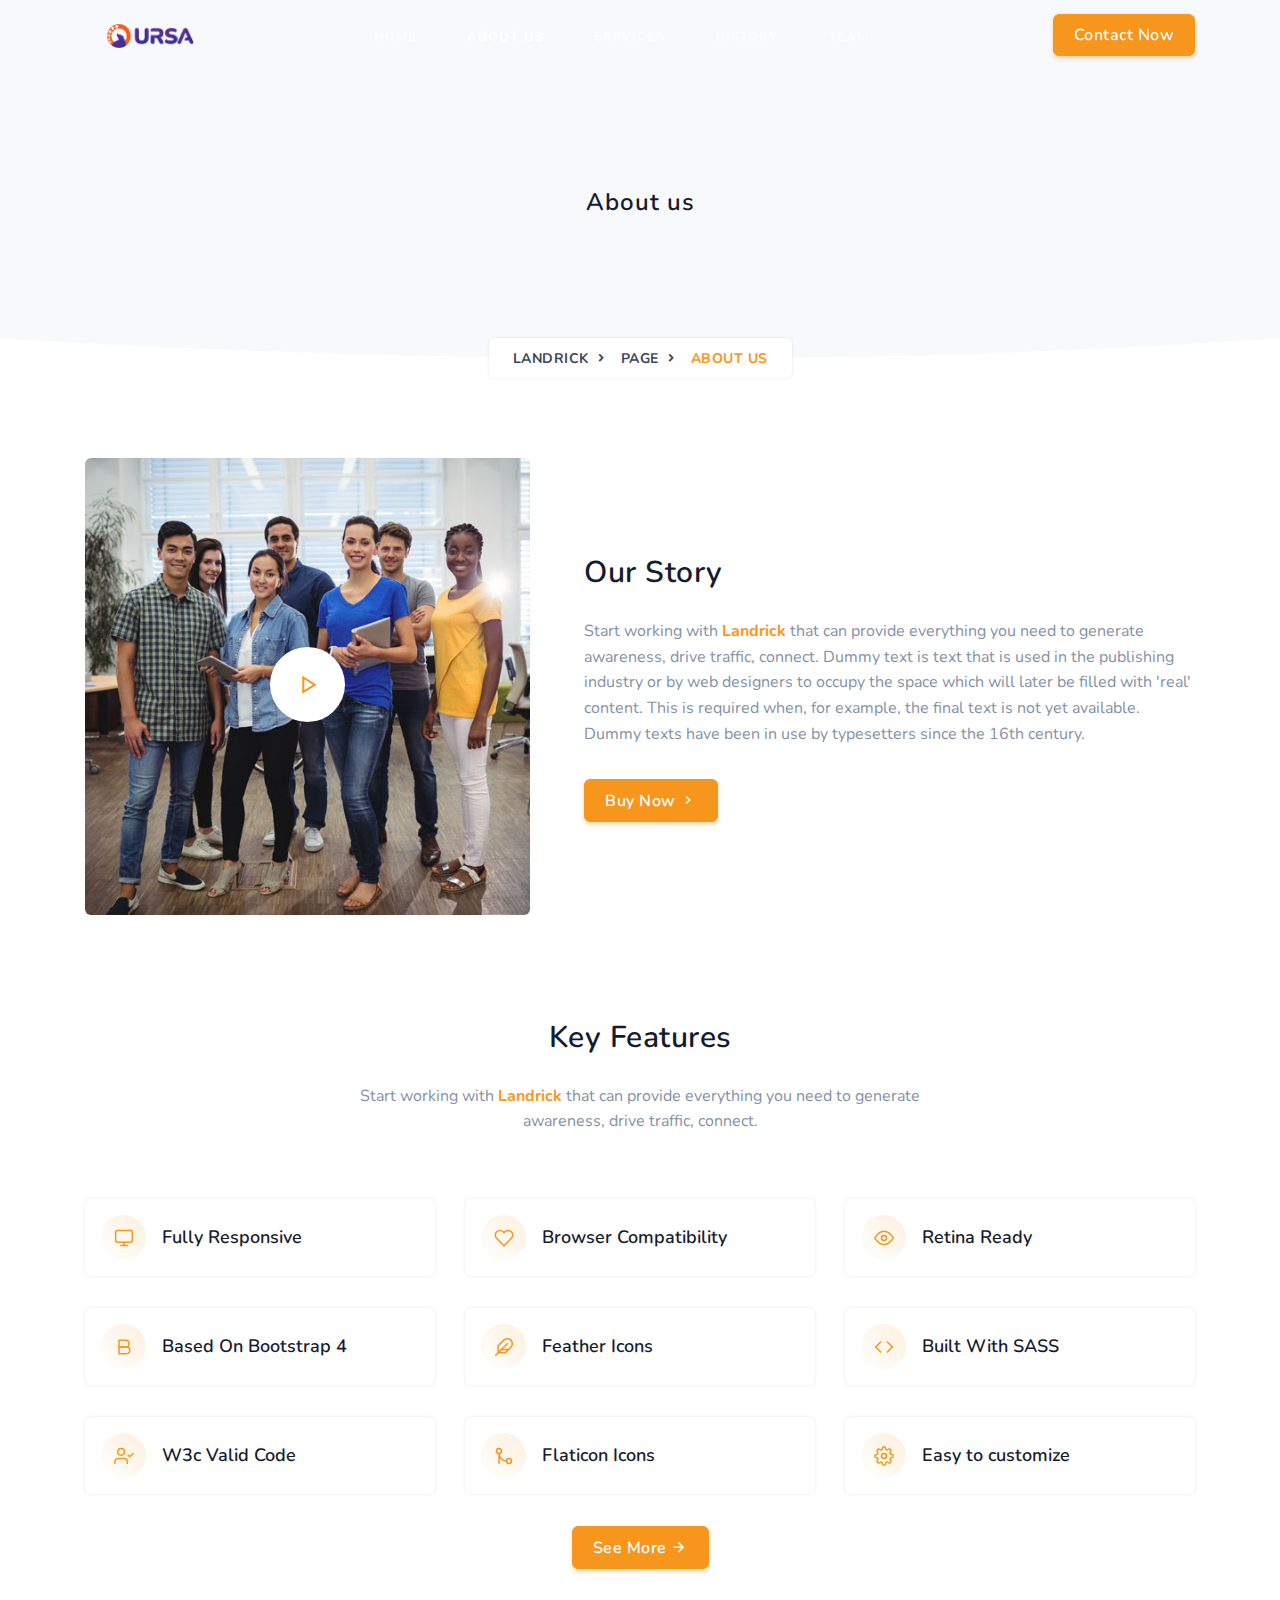
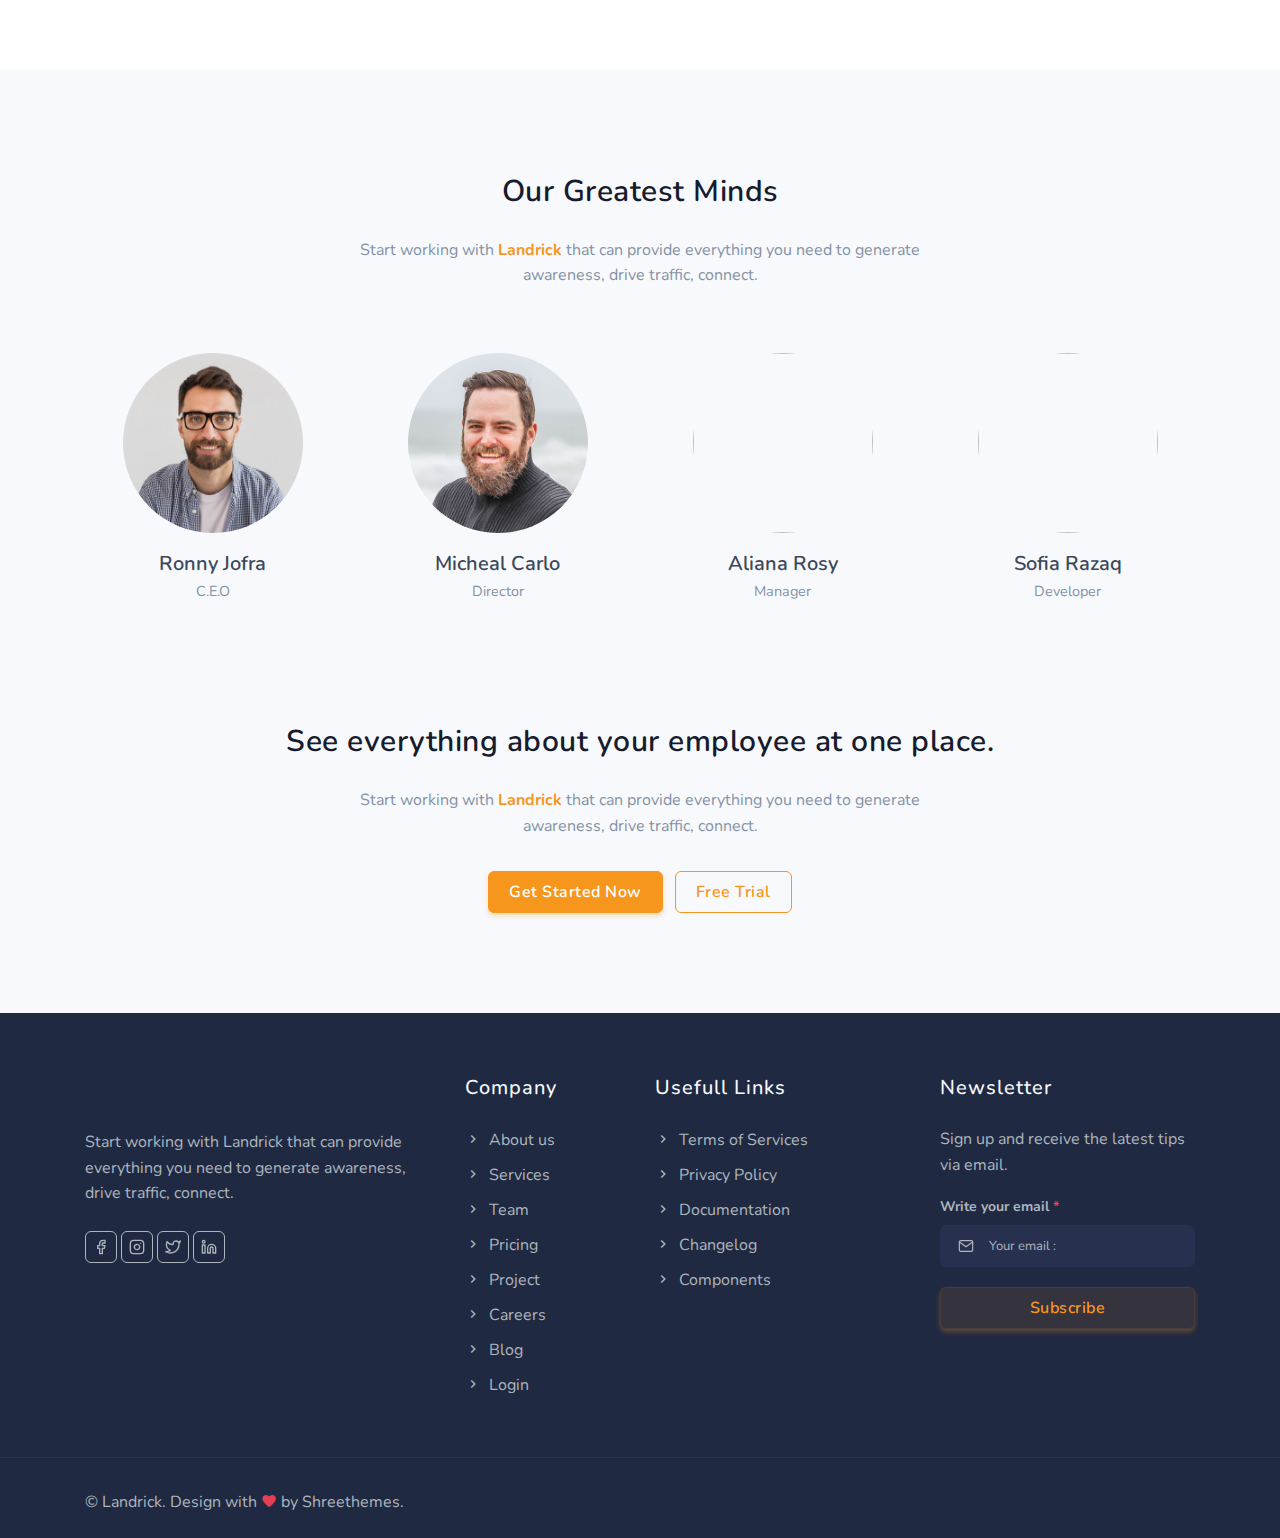
==== page-aboutus.html @ 6b96b5ea "abc" ====
<!DOCTYPE html>
    <html lang="en">

    <head>
        <meta charset="utf-8" />
        <title>URSA - SAY IT, DO IT</title>
        <meta name="viewport" content="width=device-width, initial-scale=1.0">
        <meta name="description" content="The Best IT Solution Company" />
        <meta name="keywords" content="URSA, IT Solution, Web Development, Company, Say it, Do it" />
        <meta name="author" content="Hieu Do" />
        <meta name="email" content="hieu250192@gmail.com" />
        <meta name="website" content="https://ursa.vn" />
        <meta name="Version" content="v1.1" />
        <!-- favicon -->
        <link rel="shortcut icon" href="images/favicon.ico">
        <!-- Bootstrap -->
        <link href="css/bootstrap.min.css" rel="stylesheet" type="text/css" />
        <!-- Icons -->
        <link href="css/materialdesignicons.min.css" rel="stylesheet" type="text/css" />
        <link rel="stylesheet" href="https://unicons.iconscout.com/release/v3.0.3/css/line.css">
        <!-- Main Css -->
        <link href="css/style.css" rel="stylesheet" type="text/css" id="theme-opt" />
        <link href="css/colors/yellow.css" rel="stylesheet" id="color-opt">

    </head>

    <body>
        <!-- Loader -->
        <!-- <div id="preloader">
            <div id="status">
                <div class="spinner">
                    <div class="double-bounce1"></div>
                    <div class="double-bounce2"></div>
                </div>
            </div>
        </div> -->
        <!-- Loader -->
        
        <!-- Navbar STart -->
        <header id="topnav" class="defaultscroll sticky">
            <div class="container">
                <!-- Logo container-->
                <div>
                    <a class="logo" href="index.html">
                        <img src="images/logo-dark.png" height="24" alt="">
                    </a>
                </div>                 
                <div class="buy-button">
                    <a href="page-aboutus.html" target="_blank" class="btn btn-primary">Contact Now</a>
                </div><!--end login button-->
                <!-- End Logo container-->
                <div class="menu-extras">
                    <div class="menu-item">
                        <!-- Mobile menu toggle-->
                        <a class="navbar-toggle">
                            <div class="lines">
                                <span></span>
                                <span></span>
                                <span></span>
                            </div>
                        </a>
                        <!-- End mobile menu toggle-->
                    </div>
                </div>

                <div id="navigation">
                    <!-- Navigation Menu-->
                    <ul class="navigation-menu nav-light">
                        <li><a href="index.html">Home</a></li>
                        <li><a href="page-aboutus.html"> About Us</a></li>
                        <li><a href="page-services.html">Services</a></li>
                        <li><a href="page-history.html">History </a></li>
                        <li><a href="page-team.html"> Team</a></li>
                    </ul><!--end navigation menu-->
                </div><!--end navigation-->
            </div><!--end container-->
        </header><!--end header-->
        <!-- Navbar End -->
        
        <!-- Hero Start -->
        <section class="bg-half bg-light d-table w-100">
            <div class="container">
                <div class="row justify-content-center">
                    <div class="col-lg-12 text-center">
                        <div class="page-next-level">
                            <h4 class="title"> About us </h4>
                            <div class="page-next">
                                <nav aria-label="breadcrumb" class="d-inline-block">
                                    <ul class="breadcrumb bg-white rounded shadow mb-0">
                                        <li class="breadcrumb-item"><a href="index.html">Landrick</a></li>
                                        <li class="breadcrumb-item"><a href="#">Page</a></li>
                                        <li class="breadcrumb-item active" aria-current="page">About Us</li>
                                    </ul>
                                </nav>
                            </div>
                        </div>
                    </div>  <!--end col-->
                </div><!--end row-->
            </div> <!--end container-->
        </section><!--end section-->
        <!-- Hero End -->

        <!-- Shape Start -->
        <div class="position-relative">
            <div class="shape overflow-hidden text-white">
                <svg viewBox="0 0 2880 48" fill="none" xmlns="http://www.w3.org/2000/svg">
                    <path d="M0 48H1437.5H2880V0H2160C1442.5 52 720 0 720 0H0V48Z" fill="currentColor"></path>
                </svg>
            </div>
        </div>
        <!--Shape End-->

        <!-- About Start -->
        <section class="section">
            <div class="container">
                <div class="row align-items-center">
                    <div class="col-lg-5 col-md-5 mt-4 pt-2 mt-sm-0 pt-sm-0">
                        <div class="position-relative">
                            <img src="images/company/about.jpg" class="rounded img-fluid mx-auto d-block" alt="">
                            <div class="play-icon">
                                <a href="http://vimeo.com/287684225" class="play-btn video-play-icon">
                                    <i class="mdi mdi-play text-primary rounded-circle bg-white shadow"></i>
                                </a>
                            </div>
                        </div>
                    </div><!--end col-->

                    <div class="col-lg-7 col-md-7 mt-4 pt-2 mt-sm-0 pt-sm-0">
                        <div class="section-title ml-lg-4">
                            <h4 class="title mb-4">Our Story</h4>
                            <p class="text-muted">Start working with <span class="text-primary font-weight-bold">Landrick</span> that can provide everything you need to generate awareness, drive traffic, connect. Dummy text is text that is used in the publishing industry or by web designers to occupy the space which will later be filled with 'real' content. This is required when, for example, the final text is not yet available. Dummy texts have been in use by typesetters since the 16th century.</p>
                            <a href="javascript:void(0)" class="btn btn-primary mt-3">Buy Now <i class="mdi mdi-chevron-right"></i></a>
                        </div>
                    </div><!--end col-->
                </div><!--end row-->
            </div><!--end container-->

            <div class="container mt-100 mt-60">
                <div class="row justify-content-center">
                    <div class="col-12 text-center">
                        <div class="section-title mb-4 pb-2">
                            <h4 class="title mb-4">Key Features</h4>
                            <p class="text-muted para-desc mx-auto mb-0">Start working with <span class="text-primary font-weight-bold">Landrick</span> that can provide everything you need to generate awareness, drive traffic, connect.</p>
                        </div>
                    </div><!--end col-->
                </div><!--end row-->

                <div class="row">
                    <div class="col-lg-4 col-md-6 mt-4 pt-2">
                        <div class="media key-feature align-items-center p-3 rounded shadow">
                            <div class="icon text-center rounded-circle mr-3">
                                <i data-feather="monitor" class="fea icon-ex-md text-primary"></i>
                            </div>
                            <div class="media-body">
                                <h4 class="title mb-0">Fully Responsive</h4>
                            </div>
                        </div>
                    </div><!--end col-->
                    
                    <div class="col-lg-4 col-md-6 mt-4 pt-2">
                        <div class="media key-feature align-items-center p-3 rounded shadow">
                            <div class="icon text-center rounded-circle mr-3">
                                <i data-feather="heart" class="fea icon-ex-md text-primary"></i>
                            </div>
                            <div class="media-body">
                                <h4 class="title mb-0">Browser Compatibility</h4>
                            </div>
                        </div>
                    </div><!--end col-->
                    
                    <div class="col-lg-4 col-md-6 mt-4 pt-2">
                        <div class="media key-feature align-items-center p-3 rounded shadow">
                            <div class="icon text-center rounded-circle mr-3">
                                <i data-feather="eye" class="fea icon-ex-md text-primary"></i>
                            </div>
                            <div class="media-body">
                                <h4 class="title mb-0">Retina Ready</h4>
                            </div>
                        </div>
                    </div><!--end col-->
                    
                    <div class="col-lg-4 col-md-6 mt-4 pt-2">
                        <div class="media key-feature align-items-center p-3 rounded shadow">
                            <div class="icon text-center rounded-circle mr-3">
                                <i data-feather="bold" class="fea icon-ex-md text-primary"></i>
                            </div>
                            <div class="media-body">
                                <h4 class="title mb-0">Based On Bootstrap 4</h4>
                            </div>
                        </div>
                    </div><!--end col-->
                    
                    <div class="col-lg-4 col-md-6 mt-4 pt-2">
                        <div class="media key-feature align-items-center p-3 rounded shadow">
                            <div class="icon text-center rounded-circle mr-3">
                                <i data-feather="feather" class="fea icon-ex-md text-primary"></i>
                            </div>
                            <div class="media-body">
                                <h4 class="title mb-0">Feather Icons</h4>
                            </div>
                        </div>
                    </div><!--end col-->
                    
                    <div class="col-lg-4 col-md-6 mt-4 pt-2">
                        <div class="media key-feature align-items-center p-3 rounded shadow">
                            <div class="icon text-center rounded-circle mr-3">
                                <i data-feather="code" class="fea icon-ex-md text-primary"></i>
                            </div>
                            <div class="media-body">
                                <h4 class="title mb-0">Built With SASS</h4>
                            </div>
                        </div>
                    </div><!--end col-->
                    
                    <div class="col-lg-4 col-md-6 mt-4 pt-2">
                        <div class="media key-feature align-items-center p-3 rounded shadow">
                            <div class="icon text-center rounded-circle mr-3">
                                <i data-feather="user-check" class="fea icon-ex-md text-primary"></i>
                            </div>
                            <div class="media-body">
                                <h4 class="title mb-0">W3c Valid Code</h4>
                            </div>
                        </div>
                    </div><!--end col-->
                    
                    <div class="col-lg-4 col-md-6 mt-4 pt-2">
                        <div class="media key-feature align-items-center p-3 rounded shadow">
                            <div class="icon text-center rounded-circle mr-3">
                                <i data-feather="git-merge" class="fea icon-ex-md text-primary"></i>
                            </div>
                            <div class="media-body">
                                <h4 class="title mb-0">Flaticon Icons</h4>
                            </div>
                        </div>
                    </div><!--end col-->
                    
                    <div class="col-lg-4 col-md-6 mt-4 pt-2">
                        <div class="media key-feature align-items-center p-3 rounded shadow">
                            <div class="icon text-center rounded-circle mr-3">
                                <i data-feather="settings" class="fea icon-ex-md text-primary"></i>
                            </div>
                            <div class="media-body">
                                <h4 class="title mb-0">Easy to customize</h4>
                            </div>
                        </div>
                    </div><!--end col-->
                    
                    <div class="col-12 mt-4 pt-2 text-center">
                        <a href="javascript:void(0)" class="btn btn-primary">See More <i class="mdi mdi-arrow-right"></i></a>
                    </div><!--end col-->
                </div><!--end row-->
            </div><!--end container-->
        </section><!--end section-->
        <!-- About End -->

        <!-- Team Start -->
        <section class="section bg-light">
            <div class="container">
                <div class="row">
                    <div class="col-12 text-center">
                        <div class="section-title mb-4 pb-2">
                            <h4 class="title mb-4">Our Greatest Minds</h4>
                            <p class="text-muted para-desc mx-auto mb-0">Start working with <span class="text-primary font-weight-bold">Landrick</span> that can provide everything you need to generate awareness, drive traffic, connect.</p>
                        </div>
                    </div><!--end col-->
                </div><!--end row-->

                <div class="row">
                    <div class="col-lg-3 col-md-6 mt-4 pt-2">
                        <div class="card team text-center bg-transparent border-0">
                            <div class="card-body p-0">
                                <div class="position-relative">
                                    <img src="images/client/01.jpg" class="img-fluid avatar avatar-ex-large rounded-circle" alt="">
                                    <ul class="list-unstyled social-icon team-icon mb-0 mt-4">
                                        <li class="list-inline-item"><a href="javascript:void(0)" class="rounded"><i data-feather="facebook" class="fea icon-sm fea-social"></i></a></li>
                                        <li class="list-inline-item"><a href="javascript:void(0)" class="rounded"><i data-feather="instagram" class="fea icon-sm fea-social"></i></a></li>
                                        <li class="list-inline-item"><a href="javascript:void(0)" class="rounded"><i data-feather="twitter" class="fea icon-sm fea-social"></i></a></li>
                                        <li class="list-inline-item"><a href="javascript:void(0)" class="rounded"><i data-feather="linkedin" class="fea icon-sm fea-social"></i></a></li>
                                    </ul><!--end icon-->
                                </div>
                                <div class="content pt-3 pb-3">
                                    <h5 class="mb-0"><a href="javascript:void(0)" class="name text-dark">Ronny Jofra</a></h5>
                                    <small class="designation text-muted">C.E.O</small>
                                </div>                                
                            </div>
                        </div>
                    </div><!--end col-->

                    <div class="col-lg-3 col-md-6 mt-4 pt-2">
                        <div class="card team text-center bg-transparent border-0">
                            <div class="card-body p-0">
                                <div class="position-relative">
                                    <img src="images/client/04.jpg" class="img-fluid avatar avatar-ex-large rounded-circle" alt="">
                                    <ul class="list-unstyled social-icon team-icon mb-0 mt-4">
                                        <li class="list-inline-item"><a href="javascript:void(0)" class="rounded"><i data-feather="facebook" class="fea icon-sm fea-social"></i></a></li>
                                        <li class="list-inline-item"><a href="javascript:void(0)" class="rounded"><i data-feather="instagram" class="fea icon-sm fea-social"></i></a></li>
                                        <li class="list-inline-item"><a href="javascript:void(0)" class="rounded"><i data-feather="twitter" class="fea icon-sm fea-social"></i></a></li>
                                        <li class="list-inline-item"><a href="javascript:void(0)" class="rounded"><i data-feather="linkedin" class="fea icon-sm fea-social"></i></a></li>
                                    </ul><!--end icon-->
                                </div>
                                <div class="content pt-3 pb-3">
                                    <h5 class="mb-0"><a href="javascript:void(0)" class="name text-dark">Micheal Carlo</a></h5>
                                    <small class="designation text-muted">Director</small>
                                </div>                                
                            </div>
                        </div>
                    </div><!--end col-->
                    
                    <div class="col-lg-3 col-md-6 mt-4 pt-2">
                        <div class="card team text-center bg-transparent border-0">
                            <div class="card-body p-0">
                                <div class="position-relative">
                                    <img src="images/client/02.jpg" class="img-fluid avatar avatar-ex-large rounded-circle" alt="">
                                    <ul class="list-unstyled social-icon team-icon mb-0 mt-4">
                                        <li class="list-inline-item"><a href="javascript:void(0)" class="rounded"><i data-feather="facebook" class="fea icon-sm fea-social"></i></a></li>
                                        <li class="list-inline-item"><a href="javascript:void(0)" class="rounded"><i data-feather="instagram" class="fea icon-sm fea-social"></i></a></li>
                                        <li class="list-inline-item"><a href="javascript:void(0)" class="rounded"><i data-feather="twitter" class="fea icon-sm fea-social"></i></a></li>
                                        <li class="list-inline-item"><a href="javascript:void(0)" class="rounded"><i data-feather="linkedin" class="fea icon-sm fea-social"></i></a></li>
                                    </ul><!--end icon-->
                                </div>
                                <div class="content pt-3 pb-3">
                                    <h5 class="mb-0"><a href="javascript:void(0)" class="name text-dark">Aliana Rosy</a></h5>
                                    <small class="designation text-muted">Manager</small>
                                </div>                                
                            </div>
                        </div>
                    </div><!--end col-->
                    
                    <div class="col-lg-3 col-md-6 mt-4 pt-2">
                        <div class="card team text-center bg-transparent border-0">
                            <div class="card-body p-0">
                                <div class="position-relative">
                                    <img src="images/client/03.jpg" class="img-fluid avatar avatar-ex-large rounded-circle" alt="">
                                    <ul class="list-unstyled social-icon team-icon mb-0 mt-4">
                                        <li class="list-inline-item"><a href="javascript:void(0)" class="rounded"><i data-feather="facebook" class="fea icon-sm fea-social"></i></a></li>
                                        <li class="list-inline-item"><a href="javascript:void(0)" class="rounded"><i data-feather="instagram" class="fea icon-sm fea-social"></i></a></li>
                                        <li class="list-inline-item"><a href="javascript:void(0)" class="rounded"><i data-feather="twitter" class="fea icon-sm fea-social"></i></a></li>
                                        <li class="list-inline-item"><a href="javascript:void(0)" class="rounded"><i data-feather="linkedin" class="fea icon-sm fea-social"></i></a></li>
                                    </ul><!--end icon-->
                                </div>
                                <div class="content pt-3 pb-3">
                                    <h5 class="mb-0"><a href="javascript:void(0)" class="name text-dark">Sofia Razaq</a></h5>
                                    <small class="designation text-muted">Developer</small>
                                </div>                                
                            </div>
                        </div>
                    </div><!--end col-->
                </div><!--end row-->
            </div><!--end container-->

            <div class="container mt-100 mt-60">
                <div class="row justify-content-center">
                    <div class="col-12 text-center">
                        <div class="section-title">
                            <h4 class="title mb-4">See everything about your employee at one place.</h4>
                            <p class="text-muted para-desc mx-auto">Start working with <span class="text-primary font-weight-bold">Landrick</span> that can provide everything you need to generate awareness, drive traffic, connect.</p>
                        
                            <div class="mt-4">
                                <a href="javascript:void(0)" class="btn btn-primary mt-2 mr-2">Get Started Now</a>
                                <a href="javascript:void(0)" class="btn btn-outline-primary mt-2">Free Trial</a>
                            </div>
                        </div>
                    </div><!--end col-->
                </div><!--end row-->
            </div><!--end container-->
        </section><!--end section-->
        <!-- Team End -->

        <!-- Footer Start -->
        <footer class="footer">
            <div class="container">
                <div class="row">
                    <div class="col-lg-4 col-12 mb-0 mb-md-4 pb-0 pb-md-2">
                        <a href="#" class="logo-footer">
                            <img src="images/logo-light.png" height="24" alt="">
                        </a>
                        <p class="mt-4">Start working with Landrick that can provide everything you need to generate awareness, drive traffic, connect.</p>
                        <ul class="list-unstyled social-icon social mb-0 mt-4">
                            <li class="list-inline-item"><a href="javascript:void(0)" class="rounded"><i data-feather="facebook" class="fea icon-sm fea-social"></i></a></li>
                            <li class="list-inline-item"><a href="javascript:void(0)" class="rounded"><i data-feather="instagram" class="fea icon-sm fea-social"></i></a></li>
                            <li class="list-inline-item"><a href="javascript:void(0)" class="rounded"><i data-feather="twitter" class="fea icon-sm fea-social"></i></a></li>
                            <li class="list-inline-item"><a href="javascript:void(0)" class="rounded"><i data-feather="linkedin" class="fea icon-sm fea-social"></i></a></li>
                        </ul><!--end icon-->
                    </div><!--end col-->
                    
                    <div class="col-lg-2 col-md-4 col-12 mt-4 mt-sm-0 pt-2 pt-sm-0">
                        <h5 class="text-light footer-head">Company</h5>
                        <ul class="list-unstyled footer-list mt-4">
                            <li><a href="page-aboutus.html" class="text-foot"><i class="mdi mdi-chevron-right mr-1"></i> About us</a></li>
                            <li><a href="page-services.html" class="text-foot"><i class="mdi mdi-chevron-right mr-1"></i> Services</a></li>
                            <li><a href="page-team.html" class="text-foot"><i class="mdi mdi-chevron-right mr-1"></i> Team</a></li>
                            <li><a href="page-pricing.html" class="text-foot"><i class="mdi mdi-chevron-right mr-1"></i> Pricing</a></li>
                            <li><a href="page-portfolio-modern.html" class="text-foot"><i class="mdi mdi-chevron-right mr-1"></i> Project</a></li>
                            <li><a href="page-jobs.html" class="text-foot"><i class="mdi mdi-chevron-right mr-1"></i> Careers</a></li>
                            <li><a href="page-blog-grid.html" class="text-foot"><i class="mdi mdi-chevron-right mr-1"></i> Blog</a></li>
                            <li><a href="auth-cover-login.html" class="text-foot"><i class="mdi mdi-chevron-right mr-1"></i> Login</a></li>
                        </ul>
                    </div><!--end col-->
                    
                    <div class="col-lg-3 col-md-4 col-12 mt-4 mt-sm-0 pt-2 pt-sm-0">
                        <h5 class="text-light footer-head">Usefull Links</h5>
                        <ul class="list-unstyled footer-list mt-4">
                            <li><a href="page-terms.html" class="text-foot"><i class="mdi mdi-chevron-right mr-1"></i> Terms of Services</a></li>
                            <li><a href="page-privacy.html" class="text-foot"><i class="mdi mdi-chevron-right mr-1"></i> Privacy Policy</a></li>
                            <li><a href="documentation.html" class="text-foot"><i class="mdi mdi-chevron-right mr-1"></i> Documentation</a></li>
                            <li><a href="changelog.html" class="text-foot"><i class="mdi mdi-chevron-right mr-1"></i> Changelog</a></li>
                            <li><a href="components.html" class="text-foot"><i class="mdi mdi-chevron-right mr-1"></i> Components</a></li>
                        </ul>
                    </div><!--end col-->

                    <div class="col-lg-3 col-md-4 col-12 mt-4 mt-sm-0 pt-2 pt-sm-0">
                        <h5 class="text-light footer-head">Newsletter</h5>
                        <p class="mt-4">Sign up and receive the latest tips via email.</p>
                        <form>
                            <div class="row">
                                <div class="col-lg-12">
                                    <div class="foot-subscribe form-group">
                                        <label>Write your email <span class="text-danger">*</span></label>
                                        <div class="position-relative">
                                            <i data-feather="mail" class="fea icon-sm icons"></i>
                                            <input type="email" name="email" id="emailsubscribe" class="form-control pl-5 rounded" placeholder="Your email : " required>
                                        </div>
                                    </div>
                                </div>
                                <div class="col-lg-12">
                                    <input type="submit" id="submitsubscribe" name="send" class="btn btn-soft-primary btn-block" value="Subscribe">
                                </div>
                            </div>
                        </form>
                    </div><!--end col-->
                </div><!--end row-->
            </div><!--end container-->
        </footer><!--end footer-->
        <footer class="footer footer-bar">
            <div class="container text-center">
                <div class="row align-items-center">
                    <div class="col-sm-6">
                        <div class="text-sm-left">
                            <p class="mb-0">© <script>(new Date()).getFullYear()</script> Landrick. Design with <i class="mdi mdi-heart text-danger"></i> by <a href="http://shreethemes.in/" target="_blank" class="text-reset">Shreethemes</a>.</p>
                        </div>
                    </div><!--end col-->

                    <div class="col-sm-6 mt-4 mt-sm-0 pt-2 pt-sm-0">
                        <ul class="list-unstyled text-sm-right mb-0">
                            <li class="list-inline-item"><a href="javascript:void(0)"><img src="images/payments/american-ex.png" class="avatar avatar-ex-sm" title="American Express" alt=""></a></li>
                            <li class="list-inline-item"><a href="javascript:void(0)"><img src="images/payments/discover.png" class="avatar avatar-ex-sm" title="Discover" alt=""></a></li>
                            <li class="list-inline-item"><a href="javascript:void(0)"><img src="images/payments/master-card.png" class="avatar avatar-ex-sm" title="Master Card" alt=""></a></li>
                            <li class="list-inline-item"><a href="javascript:void(0)"><img src="images/payments/paypal.png" class="avatar avatar-ex-sm" title="Paypal" alt=""></a></li>
                            <li class="list-inline-item"><a href="javascript:void(0)"><img src="images/payments/visa.png" class="avatar avatar-ex-sm" title="Visa" alt=""></a></li>
                        </ul>
                    </div><!--end col-->
                </div><!--end row-->
            </div><!--end container-->
        </footer><!--end footer-->
        <!-- Footer End -->

        <!-- Back to top -->
        <a href="#" class="btn btn-icon btn-primary back-to-top"><i data-feather="arrow-up" class="icons"></i></a>
        <!-- Back to top -->

        <!-- javascript -->
        <script src="js/jquery-3.5.1.min.js"></script>
        <script src="js/bootstrap.bundle.min.js"></script>
        <script src="js/jquery.easing.min.js"></script>
        <script src="js/scrollspy.min.js"></script>
        <!-- Magnific Popup -->
        <script src="js/jquery.magnific-popup.min.js"></script>
        <script src="js/magnific.init.js"></script>
        <!-- Icons -->
        <script src="js/feather.min.js"></script>
        <script src="https://unicons.iconscout.com/release/v3.0.3/script/monochrome/bundle.js"></script>
        <!-- Main Js -->
        <script src="js/app.js"></script>
    </body>
</html>
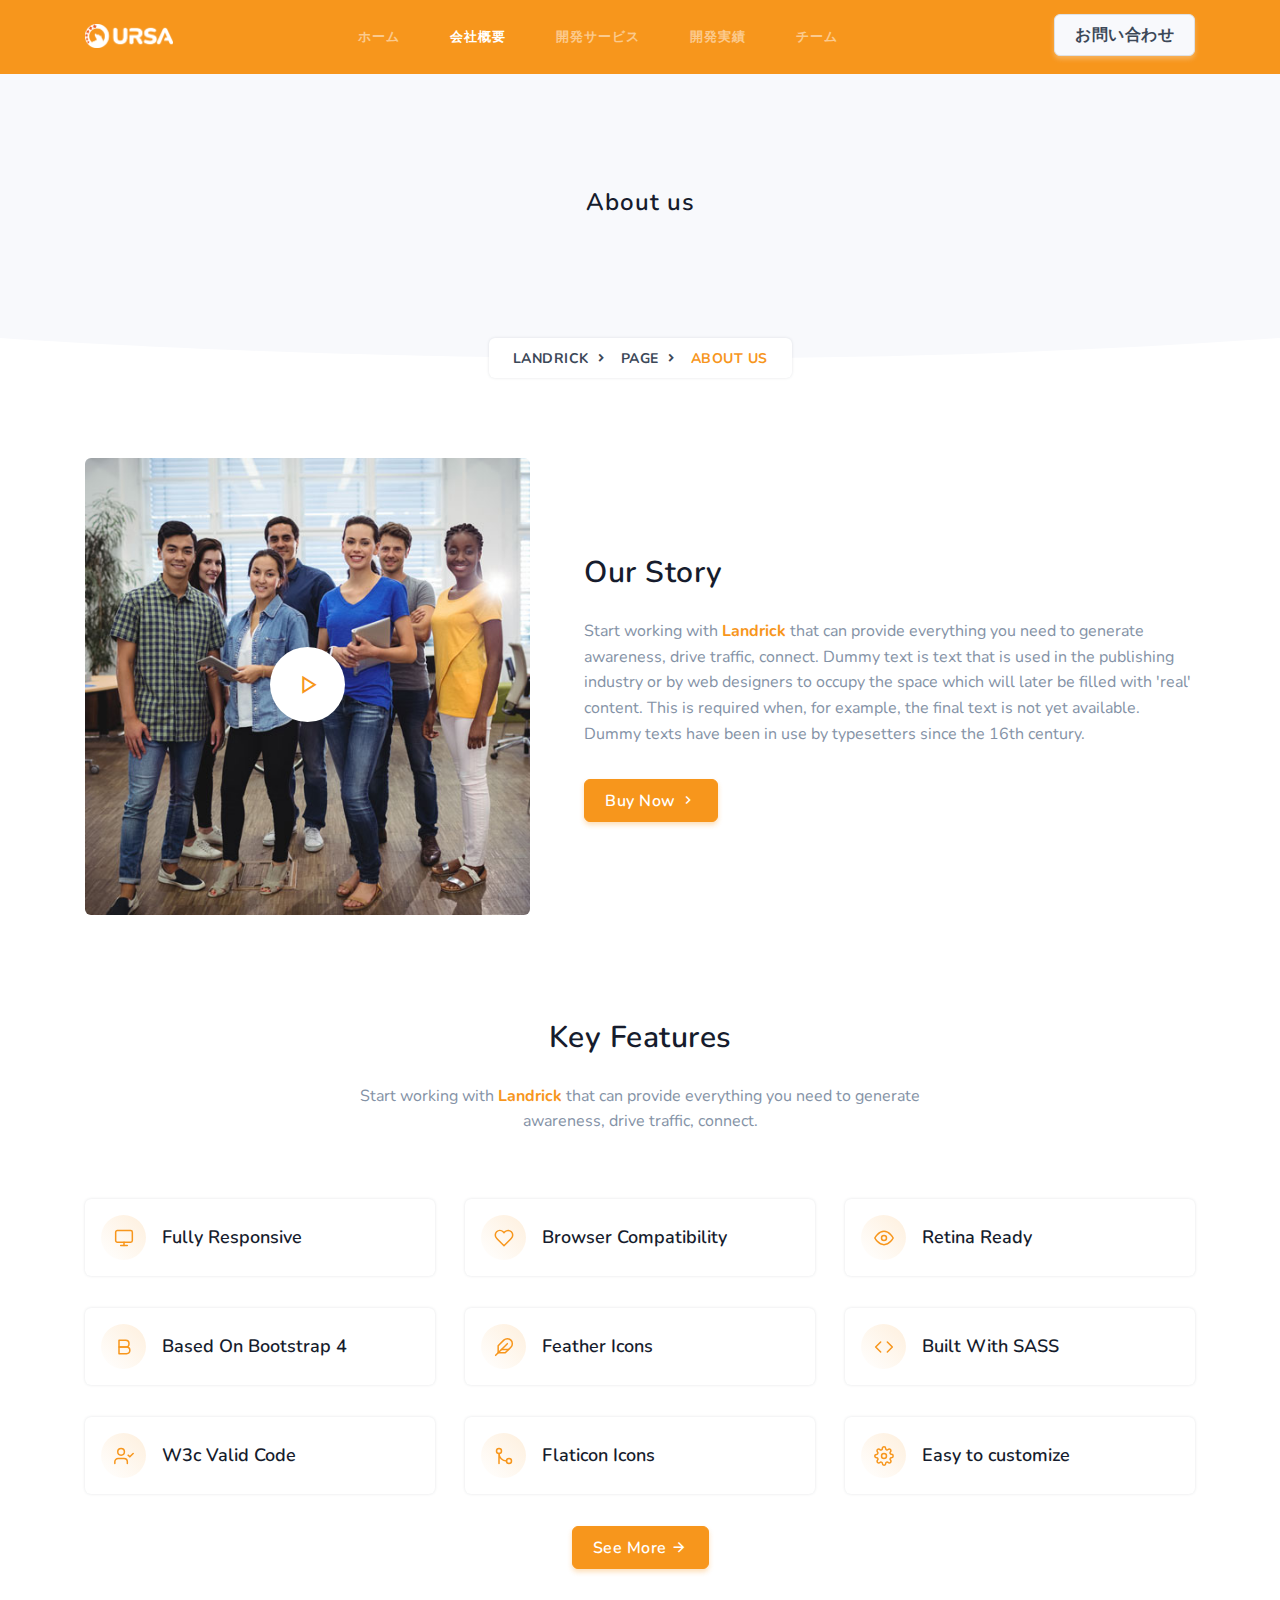
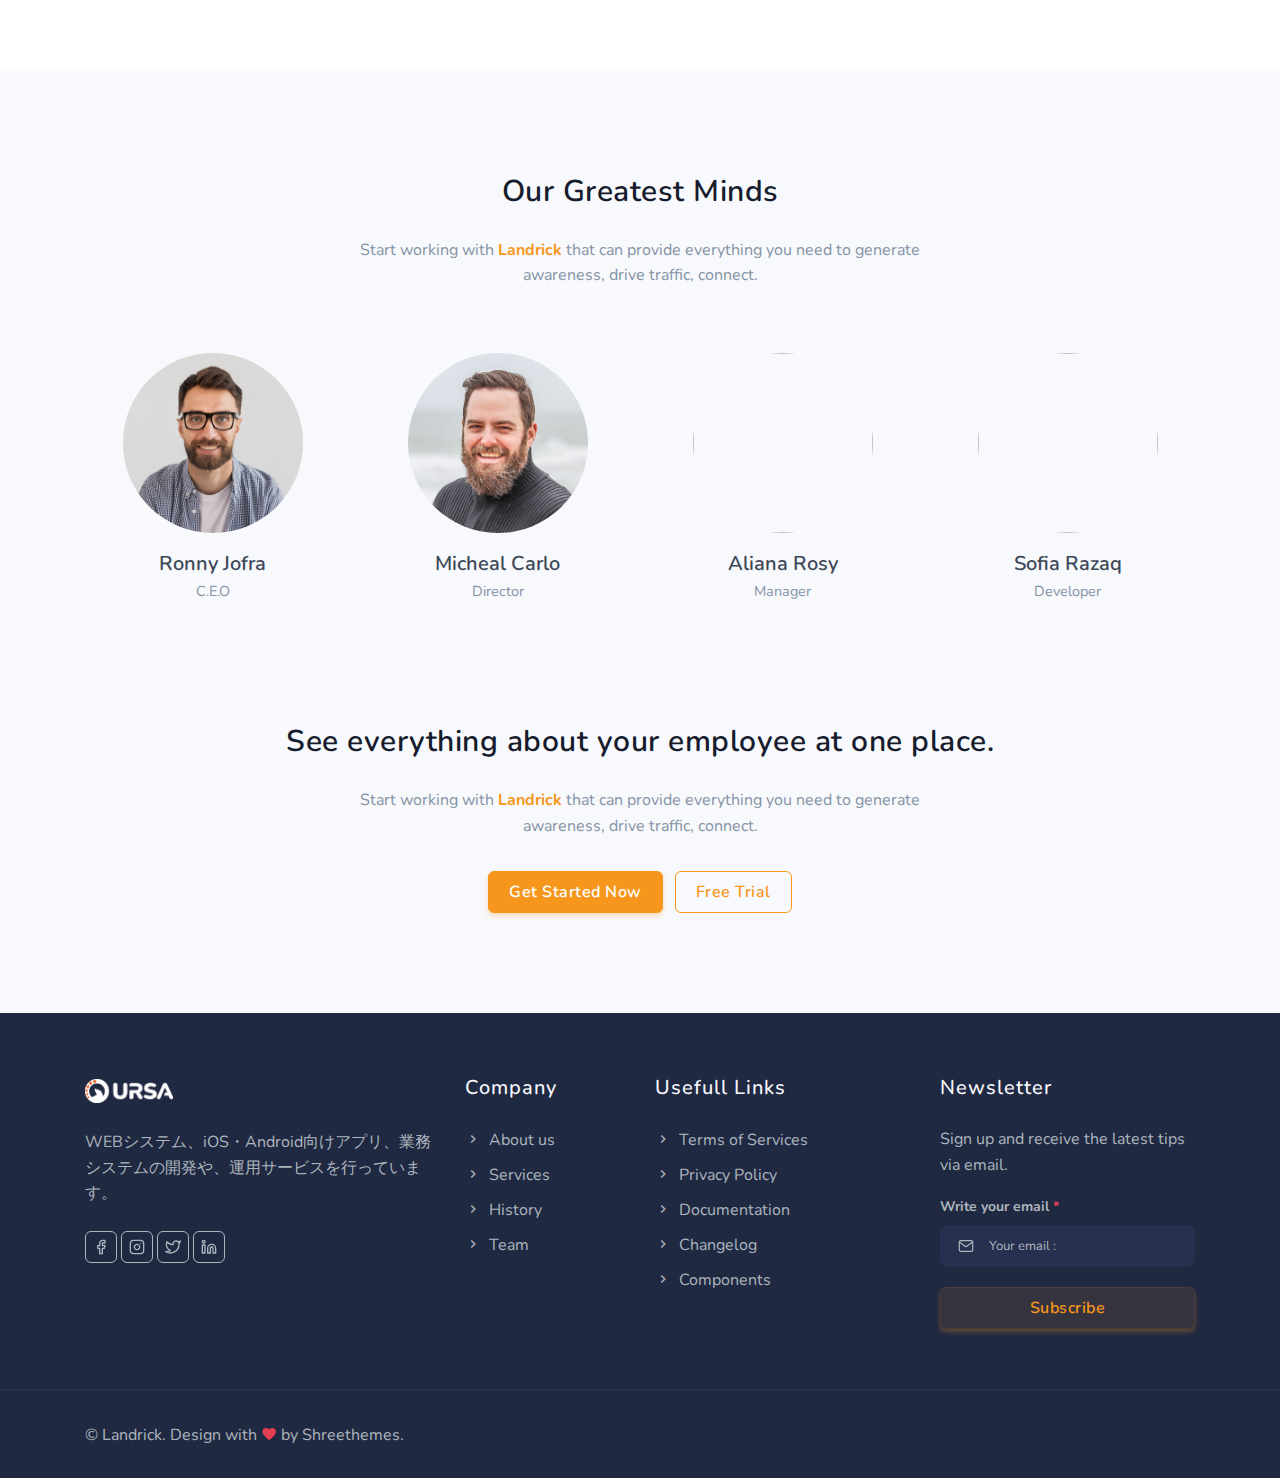
==== commit 77ffc9fc: "Initial Commit" ====
--- a/page-aboutus.html
+++ b/page-aboutus.html
@@ -1,476 +1,476 @@
-
-<!DOCTYPE html>
-    <html lang="en">
-
-    <head>
-        <meta charset="utf-8" />
-        <title>URSA - SAY IT, DO IT</title>
-        <meta name="viewport" content="width=device-width, initial-scale=1.0">
-        <meta name="description" content="The Best IT Solution Company" />
-        <meta name="keywords" content="URSA, IT Solution, Web Development, Company, Say it, Do it" />
-        <meta name="author" content="Hieu Do" />
-        <meta name="email" content="hieu250192@gmail.com" />
-        <meta name="website" content="https://ursa.vn" />
-        <meta name="Version" content="v1.1" />
-        <!-- favicon -->
-        <link rel="shortcut icon" href="images/favicon.ico">
-        <!-- Bootstrap -->
-        <link href="css/bootstrap.min.css" rel="stylesheet" type="text/css" />
-        <!-- Icons -->
-        <link href="css/materialdesignicons.min.css" rel="stylesheet" type="text/css" />
-        <link rel="stylesheet" href="https://unicons.iconscout.com/release/v3.0.3/css/line.css">
-        <!-- Main Css -->
-        <link href="css/style.css" rel="stylesheet" type="text/css" id="theme-opt" />
-        <link href="css/colors/yellow.css" rel="stylesheet" id="color-opt">
-
-    </head>
-
-    <body>
-        <!-- Loader -->
-        <!-- <div id="preloader">
-            <div id="status">
-                <div class="spinner">
-                    <div class="double-bounce1"></div>
-                    <div class="double-bounce2"></div>
-                </div>
-            </div>
-        </div> -->
-        <!-- Loader -->
-        
-        <!-- Navbar STart -->
-        <header id="topnav" class="defaultscroll sticky">
-            <div class="container">
-                <!-- Logo container-->
-                <div>
-                    <a class="logo" href="index.html">
-                        <img src="images/logo-dark.png" height="24" alt="">
-                    </a>
-                </div>                 
-                <div class="buy-button">
-                    <a href="page-aboutus.html" target="_blank" class="btn btn-primary">Contact Now</a>
-                </div><!--end login button-->
-                <!-- End Logo container-->
-                <div class="menu-extras">
-                    <div class="menu-item">
-                        <!-- Mobile menu toggle-->
-                        <a class="navbar-toggle">
-                            <div class="lines">
-                                <span></span>
-                                <span></span>
-                                <span></span>
-                            </div>
-                        </a>
-                        <!-- End mobile menu toggle-->
-                    </div>
-                </div>
-
-                <div id="navigation">
-                    <!-- Navigation Menu-->
-                    <ul class="navigation-menu nav-light">
-                        <li><a href="index.html">Home</a></li>
-                        <li><a href="page-aboutus.html"> About Us</a></li>
-                        <li><a href="page-services.html">Services</a></li>
-                        <li><a href="page-history.html">History </a></li>
-                        <li><a href="page-team.html"> Team</a></li>
-                    </ul><!--end navigation menu-->
-                </div><!--end navigation-->
-            </div><!--end container-->
-        </header><!--end header-->
-        <!-- Navbar End -->
-        
-        <!-- Hero Start -->
-        <section class="bg-half bg-light d-table w-100">
-            <div class="container">
-                <div class="row justify-content-center">
-                    <div class="col-lg-12 text-center">
-                        <div class="page-next-level">
-                            <h4 class="title"> About us </h4>
-                            <div class="page-next">
-                                <nav aria-label="breadcrumb" class="d-inline-block">
-                                    <ul class="breadcrumb bg-white rounded shadow mb-0">
-                                        <li class="breadcrumb-item"><a href="index.html">Landrick</a></li>
-                                        <li class="breadcrumb-item"><a href="#">Page</a></li>
-                                        <li class="breadcrumb-item active" aria-current="page">About Us</li>
-                                    </ul>
-                                </nav>
-                            </div>
-                        </div>
-                    </div>  <!--end col-->
-                </div><!--end row-->
-            </div> <!--end container-->
-        </section><!--end section-->
-        <!-- Hero End -->
-
-        <!-- Shape Start -->
-        <div class="position-relative">
-            <div class="shape overflow-hidden text-white">
-                <svg viewBox="0 0 2880 48" fill="none" xmlns="http://www.w3.org/2000/svg">
-                    <path d="M0 48H1437.5H2880V0H2160C1442.5 52 720 0 720 0H0V48Z" fill="currentColor"></path>
-                </svg>
-            </div>
-        </div>
-        <!--Shape End-->
-
-        <!-- About Start -->
-        <section class="section">
-            <div class="container">
-                <div class="row align-items-center">
-                    <div class="col-lg-5 col-md-5 mt-4 pt-2 mt-sm-0 pt-sm-0">
-                        <div class="position-relative">
-                            <img src="images/company/about.jpg" class="rounded img-fluid mx-auto d-block" alt="">
-                            <div class="play-icon">
-                                <a href="http://vimeo.com/287684225" class="play-btn video-play-icon">
-                                    <i class="mdi mdi-play text-primary rounded-circle bg-white shadow"></i>
-                                </a>
-                            </div>
-                        </div>
-                    </div><!--end col-->
-
-                    <div class="col-lg-7 col-md-7 mt-4 pt-2 mt-sm-0 pt-sm-0">
-                        <div class="section-title ml-lg-4">
-                            <h4 class="title mb-4">Our Story</h4>
-                            <p class="text-muted">Start working with <span class="text-primary font-weight-bold">Landrick</span> that can provide everything you need to generate awareness, drive traffic, connect. Dummy text is text that is used in the publishing industry or by web designers to occupy the space which will later be filled with 'real' content. This is required when, for example, the final text is not yet available. Dummy texts have been in use by typesetters since the 16th century.</p>
-                            <a href="javascript:void(0)" class="btn btn-primary mt-3">Buy Now <i class="mdi mdi-chevron-right"></i></a>
-                        </div>
-                    </div><!--end col-->
-                </div><!--end row-->
-            </div><!--end container-->
-
-            <div class="container mt-100 mt-60">
-                <div class="row justify-content-center">
-                    <div class="col-12 text-center">
-                        <div class="section-title mb-4 pb-2">
-                            <h4 class="title mb-4">Key Features</h4>
-                            <p class="text-muted para-desc mx-auto mb-0">Start working with <span class="text-primary font-weight-bold">Landrick</span> that can provide everything you need to generate awareness, drive traffic, connect.</p>
-                        </div>
-                    </div><!--end col-->
-                </div><!--end row-->
-
-                <div class="row">
-                    <div class="col-lg-4 col-md-6 mt-4 pt-2">
-                        <div class="media key-feature align-items-center p-3 rounded shadow">
-                            <div class="icon text-center rounded-circle mr-3">
-                                <i data-feather="monitor" class="fea icon-ex-md text-primary"></i>
-                            </div>
-                            <div class="media-body">
-                                <h4 class="title mb-0">Fully Responsive</h4>
-                            </div>
-                        </div>
-                    </div><!--end col-->
-                    
-                    <div class="col-lg-4 col-md-6 mt-4 pt-2">
-                        <div class="media key-feature align-items-center p-3 rounded shadow">
-                            <div class="icon text-center rounded-circle mr-3">
-                                <i data-feather="heart" class="fea icon-ex-md text-primary"></i>
-                            </div>
-                            <div class="media-body">
-                                <h4 class="title mb-0">Browser Compatibility</h4>
-                            </div>
-                        </div>
-                    </div><!--end col-->
-                    
-                    <div class="col-lg-4 col-md-6 mt-4 pt-2">
-                        <div class="media key-feature align-items-center p-3 rounded shadow">
-                            <div class="icon text-center rounded-circle mr-3">
-                                <i data-feather="eye" class="fea icon-ex-md text-primary"></i>
-                            </div>
-                            <div class="media-body">
-                                <h4 class="title mb-0">Retina Ready</h4>
-                            </div>
-                        </div>
-                    </div><!--end col-->
-                    
-                    <div class="col-lg-4 col-md-6 mt-4 pt-2">
-                        <div class="media key-feature align-items-center p-3 rounded shadow">
-                            <div class="icon text-center rounded-circle mr-3">
-                                <i data-feather="bold" class="fea icon-ex-md text-primary"></i>
-                            </div>
-                            <div class="media-body">
-                                <h4 class="title mb-0">Based On Bootstrap 4</h4>
-                            </div>
-                        </div>
-                    </div><!--end col-->
-                    
-                    <div class="col-lg-4 col-md-6 mt-4 pt-2">
-                        <div class="media key-feature align-items-center p-3 rounded shadow">
-                            <div class="icon text-center rounded-circle mr-3">
-                                <i data-feather="feather" class="fea icon-ex-md text-primary"></i>
-                            </div>
-                            <div class="media-body">
-                                <h4 class="title mb-0">Feather Icons</h4>
-                            </div>
-                        </div>
-                    </div><!--end col-->
-                    
-                    <div class="col-lg-4 col-md-6 mt-4 pt-2">
-                        <div class="media key-feature align-items-center p-3 rounded shadow">
-                            <div class="icon text-center rounded-circle mr-3">
-                                <i data-feather="code" class="fea icon-ex-md text-primary"></i>
-                            </div>
-                            <div class="media-body">
-                                <h4 class="title mb-0">Built With SASS</h4>
-                            </div>
-                        </div>
-                    </div><!--end col-->
-                    
-                    <div class="col-lg-4 col-md-6 mt-4 pt-2">
-                        <div class="media key-feature align-items-center p-3 rounded shadow">
-                            <div class="icon text-center rounded-circle mr-3">
-                                <i data-feather="user-check" class="fea icon-ex-md text-primary"></i>
-                            </div>
-                            <div class="media-body">
-                                <h4 class="title mb-0">W3c Valid Code</h4>
-                            </div>
-                        </div>
-                    </div><!--end col-->
-                    
-                    <div class="col-lg-4 col-md-6 mt-4 pt-2">
-                        <div class="media key-feature align-items-center p-3 rounded shadow">
-                            <div class="icon text-center rounded-circle mr-3">
-                                <i data-feather="git-merge" class="fea icon-ex-md text-primary"></i>
-                            </div>
-                            <div class="media-body">
-                                <h4 class="title mb-0">Flaticon Icons</h4>
-                            </div>
-                        </div>
-                    </div><!--end col-->
-                    
-                    <div class="col-lg-4 col-md-6 mt-4 pt-2">
-                        <div class="media key-feature align-items-center p-3 rounded shadow">
-                            <div class="icon text-center rounded-circle mr-3">
-                                <i data-feather="settings" class="fea icon-ex-md text-primary"></i>
-                            </div>
-                            <div class="media-body">
-                                <h4 class="title mb-0">Easy to customize</h4>
-                            </div>
-                        </div>
-                    </div><!--end col-->
-                    
-                    <div class="col-12 mt-4 pt-2 text-center">
-                        <a href="javascript:void(0)" class="btn btn-primary">See More <i class="mdi mdi-arrow-right"></i></a>
-                    </div><!--end col-->
-                </div><!--end row-->
-            </div><!--end container-->
-        </section><!--end section-->
-        <!-- About End -->
-
-        <!-- Team Start -->
-        <section class="section bg-light">
-            <div class="container">
-                <div class="row">
-                    <div class="col-12 text-center">
-                        <div class="section-title mb-4 pb-2">
-                            <h4 class="title mb-4">Our Greatest Minds</h4>
-                            <p class="text-muted para-desc mx-auto mb-0">Start working with <span class="text-primary font-weight-bold">Landrick</span> that can provide everything you need to generate awareness, drive traffic, connect.</p>
-                        </div>
-                    </div><!--end col-->
-                </div><!--end row-->
-
-                <div class="row">
-                    <div class="col-lg-3 col-md-6 mt-4 pt-2">
-                        <div class="card team text-center bg-transparent border-0">
-                            <div class="card-body p-0">
-                                <div class="position-relative">
-                                    <img src="images/client/01.jpg" class="img-fluid avatar avatar-ex-large rounded-circle" alt="">
-                                    <ul class="list-unstyled social-icon team-icon mb-0 mt-4">
-                                        <li class="list-inline-item"><a href="javascript:void(0)" class="rounded"><i data-feather="facebook" class="fea icon-sm fea-social"></i></a></li>
-                                        <li class="list-inline-item"><a href="javascript:void(0)" class="rounded"><i data-feather="instagram" class="fea icon-sm fea-social"></i></a></li>
-                                        <li class="list-inline-item"><a href="javascript:void(0)" class="rounded"><i data-feather="twitter" class="fea icon-sm fea-social"></i></a></li>
-                                        <li class="list-inline-item"><a href="javascript:void(0)" class="rounded"><i data-feather="linkedin" class="fea icon-sm fea-social"></i></a></li>
-                                    </ul><!--end icon-->
-                                </div>
-                                <div class="content pt-3 pb-3">
-                                    <h5 class="mb-0"><a href="javascript:void(0)" class="name text-dark">Ronny Jofra</a></h5>
-                                    <small class="designation text-muted">C.E.O</small>
-                                </div>                                
-                            </div>
-                        </div>
-                    </div><!--end col-->
-
-                    <div class="col-lg-3 col-md-6 mt-4 pt-2">
-                        <div class="card team text-center bg-transparent border-0">
-                            <div class="card-body p-0">
-                                <div class="position-relative">
-                                    <img src="images/client/04.jpg" class="img-fluid avatar avatar-ex-large rounded-circle" alt="">
-                                    <ul class="list-unstyled social-icon team-icon mb-0 mt-4">
-                                        <li class="list-inline-item"><a href="javascript:void(0)" class="rounded"><i data-feather="facebook" class="fea icon-sm fea-social"></i></a></li>
-                                        <li class="list-inline-item"><a href="javascript:void(0)" class="rounded"><i data-feather="instagram" class="fea icon-sm fea-social"></i></a></li>
-                                        <li class="list-inline-item"><a href="javascript:void(0)" class="rounded"><i data-feather="twitter" class="fea icon-sm fea-social"></i></a></li>
-                                        <li class="list-inline-item"><a href="javascript:void(0)" class="rounded"><i data-feather="linkedin" class="fea icon-sm fea-social"></i></a></li>
-                                    </ul><!--end icon-->
-                                </div>
-                                <div class="content pt-3 pb-3">
-                                    <h5 class="mb-0"><a href="javascript:void(0)" class="name text-dark">Micheal Carlo</a></h5>
-                                    <small class="designation text-muted">Director</small>
-                                </div>                                
-                            </div>
-                        </div>
-                    </div><!--end col-->
-                    
-                    <div class="col-lg-3 col-md-6 mt-4 pt-2">
-                        <div class="card team text-center bg-transparent border-0">
-                            <div class="card-body p-0">
-                                <div class="position-relative">
-                                    <img src="images/client/02.jpg" class="img-fluid avatar avatar-ex-large rounded-circle" alt="">
-                                    <ul class="list-unstyled social-icon team-icon mb-0 mt-4">
-                                        <li class="list-inline-item"><a href="javascript:void(0)" class="rounded"><i data-feather="facebook" class="fea icon-sm fea-social"></i></a></li>
-                                        <li class="list-inline-item"><a href="javascript:void(0)" class="rounded"><i data-feather="instagram" class="fea icon-sm fea-social"></i></a></li>
-                                        <li class="list-inline-item"><a href="javascript:void(0)" class="rounded"><i data-feather="twitter" class="fea icon-sm fea-social"></i></a></li>
-                                        <li class="list-inline-item"><a href="javascript:void(0)" class="rounded"><i data-feather="linkedin" class="fea icon-sm fea-social"></i></a></li>
-                                    </ul><!--end icon-->
-                                </div>
-                                <div class="content pt-3 pb-3">
-                                    <h5 class="mb-0"><a href="javascript:void(0)" class="name text-dark">Aliana Rosy</a></h5>
-                                    <small class="designation text-muted">Manager</small>
-                                </div>                                
-                            </div>
-                        </div>
-                    </div><!--end col-->
-                    
-                    <div class="col-lg-3 col-md-6 mt-4 pt-2">
-                        <div class="card team text-center bg-transparent border-0">
-                            <div class="card-body p-0">
-                                <div class="position-relative">
-                                    <img src="images/client/03.jpg" class="img-fluid avatar avatar-ex-large rounded-circle" alt="">
-                                    <ul class="list-unstyled social-icon team-icon mb-0 mt-4">
-                                        <li class="list-inline-item"><a href="javascript:void(0)" class="rounded"><i data-feather="facebook" class="fea icon-sm fea-social"></i></a></li>
-                                        <li class="list-inline-item"><a href="javascript:void(0)" class="rounded"><i data-feather="instagram" class="fea icon-sm fea-social"></i></a></li>
-                                        <li class="list-inline-item"><a href="javascript:void(0)" class="rounded"><i data-feather="twitter" class="fea icon-sm fea-social"></i></a></li>
-                                        <li class="list-inline-item"><a href="javascript:void(0)" class="rounded"><i data-feather="linkedin" class="fea icon-sm fea-social"></i></a></li>
-                                    </ul><!--end icon-->
-                                </div>
-                                <div class="content pt-3 pb-3">
-                                    <h5 class="mb-0"><a href="javascript:void(0)" class="name text-dark">Sofia Razaq</a></h5>
-                                    <small class="designation text-muted">Developer</small>
-                                </div>                                
-                            </div>
-                        </div>
-                    </div><!--end col-->
-                </div><!--end row-->
-            </div><!--end container-->
-
-            <div class="container mt-100 mt-60">
-                <div class="row justify-content-center">
-                    <div class="col-12 text-center">
-                        <div class="section-title">
-                            <h4 class="title mb-4">See everything about your employee at one place.</h4>
-                            <p class="text-muted para-desc mx-auto">Start working with <span class="text-primary font-weight-bold">Landrick</span> that can provide everything you need to generate awareness, drive traffic, connect.</p>
-                        
-                            <div class="mt-4">
-                                <a href="javascript:void(0)" class="btn btn-primary mt-2 mr-2">Get Started Now</a>
-                                <a href="javascript:void(0)" class="btn btn-outline-primary mt-2">Free Trial</a>
-                            </div>
-                        </div>
-                    </div><!--end col-->
-                </div><!--end row-->
-            </div><!--end container-->
-        </section><!--end section-->
-        <!-- Team End -->
-
-        <!-- Footer Start -->
-        <footer class="footer">
-            <div class="container">
-                <div class="row">
-                    <div class="col-lg-4 col-12 mb-0 mb-md-4 pb-0 pb-md-2">
-                        <a href="#" class="logo-footer">
-                            <img src="images/logo-light.png" height="24" alt="">
-                        </a>
-                        <p class="mt-4">Start working with Landrick that can provide everything you need to generate awareness, drive traffic, connect.</p>
-                        <ul class="list-unstyled social-icon social mb-0 mt-4">
-                            <li class="list-inline-item"><a href="javascript:void(0)" class="rounded"><i data-feather="facebook" class="fea icon-sm fea-social"></i></a></li>
-                            <li class="list-inline-item"><a href="javascript:void(0)" class="rounded"><i data-feather="instagram" class="fea icon-sm fea-social"></i></a></li>
-                            <li class="list-inline-item"><a href="javascript:void(0)" class="rounded"><i data-feather="twitter" class="fea icon-sm fea-social"></i></a></li>
-                            <li class="list-inline-item"><a href="javascript:void(0)" class="rounded"><i data-feather="linkedin" class="fea icon-sm fea-social"></i></a></li>
-                        </ul><!--end icon-->
-                    </div><!--end col-->
-                    
-                    <div class="col-lg-2 col-md-4 col-12 mt-4 mt-sm-0 pt-2 pt-sm-0">
-                        <h5 class="text-light footer-head">Company</h5>
-                        <ul class="list-unstyled footer-list mt-4">
-                            <li><a href="page-aboutus.html" class="text-foot"><i class="mdi mdi-chevron-right mr-1"></i> About us</a></li>
-                            <li><a href="page-services.html" class="text-foot"><i class="mdi mdi-chevron-right mr-1"></i> Services</a></li>
-                            <li><a href="page-team.html" class="text-foot"><i class="mdi mdi-chevron-right mr-1"></i> Team</a></li>
-                            <li><a href="page-pricing.html" class="text-foot"><i class="mdi mdi-chevron-right mr-1"></i> Pricing</a></li>
-                            <li><a href="page-portfolio-modern.html" class="text-foot"><i class="mdi mdi-chevron-right mr-1"></i> Project</a></li>
-                            <li><a href="page-jobs.html" class="text-foot"><i class="mdi mdi-chevron-right mr-1"></i> Careers</a></li>
-                            <li><a href="page-blog-grid.html" class="text-foot"><i class="mdi mdi-chevron-right mr-1"></i> Blog</a></li>
-                            <li><a href="auth-cover-login.html" class="text-foot"><i class="mdi mdi-chevron-right mr-1"></i> Login</a></li>
-                        </ul>
-                    </div><!--end col-->
-                    
-                    <div class="col-lg-3 col-md-4 col-12 mt-4 mt-sm-0 pt-2 pt-sm-0">
-                        <h5 class="text-light footer-head">Usefull Links</h5>
-                        <ul class="list-unstyled footer-list mt-4">
-                            <li><a href="page-terms.html" class="text-foot"><i class="mdi mdi-chevron-right mr-1"></i> Terms of Services</a></li>
-                            <li><a href="page-privacy.html" class="text-foot"><i class="mdi mdi-chevron-right mr-1"></i> Privacy Policy</a></li>
-                            <li><a href="documentation.html" class="text-foot"><i class="mdi mdi-chevron-right mr-1"></i> Documentation</a></li>
-                            <li><a href="changelog.html" class="text-foot"><i class="mdi mdi-chevron-right mr-1"></i> Changelog</a></li>
-                            <li><a href="components.html" class="text-foot"><i class="mdi mdi-chevron-right mr-1"></i> Components</a></li>
-                        </ul>
-                    </div><!--end col-->
-
-                    <div class="col-lg-3 col-md-4 col-12 mt-4 mt-sm-0 pt-2 pt-sm-0">
-                        <h5 class="text-light footer-head">Newsletter</h5>
-                        <p class="mt-4">Sign up and receive the latest tips via email.</p>
-                        <form>
-                            <div class="row">
-                                <div class="col-lg-12">
-                                    <div class="foot-subscribe form-group">
-                                        <label>Write your email <span class="text-danger">*</span></label>
-                                        <div class="position-relative">
-                                            <i data-feather="mail" class="fea icon-sm icons"></i>
-                                            <input type="email" name="email" id="emailsubscribe" class="form-control pl-5 rounded" placeholder="Your email : " required>
-                                        </div>
-                                    </div>
-                                </div>
-                                <div class="col-lg-12">
-                                    <input type="submit" id="submitsubscribe" name="send" class="btn btn-soft-primary btn-block" value="Subscribe">
-                                </div>
-                            </div>
-                        </form>
-                    </div><!--end col-->
-                </div><!--end row-->
-            </div><!--end container-->
-        </footer><!--end footer-->
-        <footer class="footer footer-bar">
-            <div class="container text-center">
-                <div class="row align-items-center">
-                    <div class="col-sm-6">
-                        <div class="text-sm-left">
-                            <p class="mb-0">© <script>(new Date()).getFullYear()</script> Landrick. Design with <i class="mdi mdi-heart text-danger"></i> by <a href="http://shreethemes.in/" target="_blank" class="text-reset">Shreethemes</a>.</p>
-                        </div>
-                    </div><!--end col-->
-
-                    <div class="col-sm-6 mt-4 mt-sm-0 pt-2 pt-sm-0">
-                        <ul class="list-unstyled text-sm-right mb-0">
-                            <li class="list-inline-item"><a href="javascript:void(0)"><img src="images/payments/american-ex.png" class="avatar avatar-ex-sm" title="American Express" alt=""></a></li>
-                            <li class="list-inline-item"><a href="javascript:void(0)"><img src="images/payments/discover.png" class="avatar avatar-ex-sm" title="Discover" alt=""></a></li>
-                            <li class="list-inline-item"><a href="javascript:void(0)"><img src="images/payments/master-card.png" class="avatar avatar-ex-sm" title="Master Card" alt=""></a></li>
-                            <li class="list-inline-item"><a href="javascript:void(0)"><img src="images/payments/paypal.png" class="avatar avatar-ex-sm" title="Paypal" alt=""></a></li>
-                            <li class="list-inline-item"><a href="javascript:void(0)"><img src="images/payments/visa.png" class="avatar avatar-ex-sm" title="Visa" alt=""></a></li>
-                        </ul>
-                    </div><!--end col-->
-                </div><!--end row-->
-            </div><!--end container-->
-        </footer><!--end footer-->
-        <!-- Footer End -->
-
-        <!-- Back to top -->
-        <a href="#" class="btn btn-icon btn-primary back-to-top"><i data-feather="arrow-up" class="icons"></i></a>
-        <!-- Back to top -->
-
-        <!-- javascript -->
-        <script src="js/jquery-3.5.1.min.js"></script>
-        <script src="js/bootstrap.bundle.min.js"></script>
-        <script src="js/jquery.easing.min.js"></script>
-        <script src="js/scrollspy.min.js"></script>
-        <!-- Magnific Popup -->
-        <script src="js/jquery.magnific-popup.min.js"></script>
-        <script src="js/magnific.init.js"></script>
-        <!-- Icons -->
-        <script src="js/feather.min.js"></script>
-        <script src="https://unicons.iconscout.com/release/v3.0.3/script/monochrome/bundle.js"></script>
-        <!-- Main Js -->
-        <script src="js/app.js"></script>
-    </body>
+
+<!DOCTYPE html>
+    <html lang="en">
+
+    <head>
+        <meta charset="utf-8" />
+        <title>URSA - SAY IT, DO IT</title>
+        <meta name="viewport" content="width=device-width, initial-scale=1.0">
+        <meta name="description" content="The Best IT Solution Company" />
+        <meta name="keywords" content="URSA, IT Solution, Web Development, Company, Say it, Do it" />
+        <meta name="author" content="Hieu Do" />
+        <meta name="email" content="hieu250192@gmail.com" />
+        <meta name="website" content="https://ursa.vn" />
+        <meta name="Version" content="v1.1" />
+        <!-- favicon -->
+        <link rel="shortcut icon" href="images/logo/favicon.ico">
+        <!-- Bootstrap -->
+        <link href="css/bootstrap.min.css" rel="stylesheet" type="text/css" />
+        <!-- Icons -->
+        <link href="css/materialdesignicons.min.css" rel="stylesheet" type="text/css" />
+        <link rel="stylesheet" href="https://unicons.iconscout.com/release/v3.0.3/css/line.css">
+        <!-- Main Css -->
+        <link href="css/style.css" rel="stylesheet" type="text/css" id="theme-opt" />
+        <link href="css/colors/yellow.css" rel="stylesheet" id="color-opt">
+
+    </head>
+
+    <body class="about-page">
+        <!-- Loader -->
+        <!-- <div id="preloader">
+            <div id="status">
+                <div class="spinner">
+                    <div class="double-bounce1"></div>
+                    <div class="double-bounce2"></div>
+                </div>
+            </div>
+        </div> -->
+        <!-- Loader -->
+        
+        <!-- Navbar STart -->
+        <header id="topnav" class="defaultscroll sticky">
+            <div class="container">
+                <!-- Logo container-->
+                <div>
+                    <a class="logo" href="index.html">
+                        <img src="images/logo-dark.png" class="l-dark" height="24" alt="">
+                        <img src="images/UrsaLogoLight.png" class="l-light" height="24" alt="">
+                    </a>
+                </div>
+                <div class="buy-button">
+                    <a href="page-contact.html" target="_blank" rel="noreferrer">
+                        <div class="btn btn-primary login-btn-primary">お問い合わせ</div>
+                        <div class="btn btn-light login-btn-light">お問い合わせ</div>
+                    </a>
+                </div><!--end login button-->
+                <!-- End Logo container-->
+                <div class="menu-extras">
+                    <div class="menu-item">
+                        <!-- Mobile menu toggle-->
+                        <a class="navbar-toggle">
+                            <div class="lines">
+                                <span></span>
+                                <span></span>
+                                <span></span>
+                            </div>
+                        </a>
+                        <!-- End mobile menu toggle-->
+                    </div>
+                </div>
+
+                <div id="navigation">
+                    <!-- Navigation Menu-->
+                    <ul class="navigation-menu nav-light">
+                        <li><a href="index.html">ホーム</a></li>
+                        <li><a href="page-aboutus.html">会社概要</a></li>
+                        <li><a href="page-services.html">開発サービス</a></li>
+                        <li><a href="page-history.html">開発実績</a></li>
+                        <li><a href="page-team.html"> チーム</a></li>
+                    </ul><!--end navigation menu-->
+                </div><!--end navigation-->
+            </div><!--end container-->
+        </header><!--end header-->
+        <!-- Navbar End -->
+        
+        <!-- Hero Start -->
+        <section class="bg-half bg-light d-table w-100">
+            <div class="container">
+                <div class="row justify-content-center">
+                    <div class="col-lg-12 text-center">
+                        <div class="page-next-level">
+                            <h4 class="title"> About us </h4>
+                            <div class="page-next">
+                                <nav aria-label="breadcrumb" class="d-inline-block">
+                                    <ul class="breadcrumb bg-white rounded shadow mb-0">
+                                        <li class="breadcrumb-item"><a href="index.html">Landrick</a></li>
+                                        <li class="breadcrumb-item"><a href="#">Page</a></li>
+                                        <li class="breadcrumb-item active" aria-current="page">About Us</li>
+                                    </ul>
+                                </nav>
+                            </div>
+                        </div>
+                    </div>  <!--end col-->
+                </div><!--end row-->
+            </div> <!--end container-->
+        </section><!--end section-->
+        <!-- Hero End -->
+
+        <!-- Shape Start -->
+        <div class="position-relative">
+            <div class="shape overflow-hidden text-white">
+                <svg viewBox="0 0 2880 48" fill="none" xmlns="http://www.w3.org/2000/svg">
+                    <path d="M0 48H1437.5H2880V0H2160C1442.5 52 720 0 720 0H0V48Z" fill="currentColor"></path>
+                </svg>
+            </div>
+        </div>
+        <!--Shape End-->
+
+        <!-- About Start -->
+        <section class="section">
+            <div class="container">
+                <div class="row align-items-center">
+                    <div class="col-lg-5 col-md-5 mt-4 pt-2 mt-sm-0 pt-sm-0">
+                        <div class="position-relative">
+                            <img src="images/company/about.jpg" class="rounded img-fluid mx-auto d-block" alt="">
+                            <div class="play-icon">
+                                <a href="http://vimeo.com/287684225" class="play-btn video-play-icon">
+                                    <i class="mdi mdi-play text-primary rounded-circle bg-white shadow"></i>
+                                </a>
+                            </div>
+                        </div>
+                    </div><!--end col-->
+
+                    <div class="col-lg-7 col-md-7 mt-4 pt-2 mt-sm-0 pt-sm-0">
+                        <div class="section-title ml-lg-4">
+                            <h4 class="title mb-4">Our Story</h4>
+                            <p class="text-muted">Start working with <span class="text-primary font-weight-bold">Landrick</span> that can provide everything you need to generate awareness, drive traffic, connect. Dummy text is text that is used in the publishing industry or by web designers to occupy the space which will later be filled with 'real' content. This is required when, for example, the final text is not yet available. Dummy texts have been in use by typesetters since the 16th century.</p>
+                            <a href="javascript:void(0)" class="btn btn-primary mt-3">Buy Now <i class="mdi mdi-chevron-right"></i></a>
+                        </div>
+                    </div><!--end col-->
+                </div><!--end row-->
+            </div><!--end container-->
+
+            <div class="container mt-100 mt-60">
+                <div class="row justify-content-center">
+                    <div class="col-12 text-center">
+                        <div class="section-title mb-4 pb-2">
+                            <h4 class="title mb-4">Key Features</h4>
+                            <p class="text-muted para-desc mx-auto mb-0">Start working with <span class="text-primary font-weight-bold">Landrick</span> that can provide everything you need to generate awareness, drive traffic, connect.</p>
+                        </div>
+                    </div><!--end col-->
+                </div><!--end row-->
+
+                <div class="row">
+                    <div class="col-lg-4 col-md-6 mt-4 pt-2">
+                        <div class="media key-feature align-items-center p-3 rounded shadow">
+                            <div class="icon text-center rounded-circle mr-3">
+                                <i data-feather="monitor" class="fea icon-ex-md text-primary"></i>
+                            </div>
+                            <div class="media-body">
+                                <h4 class="title mb-0">Fully Responsive</h4>
+                            </div>
+                        </div>
+                    </div><!--end col-->
+                    
+                    <div class="col-lg-4 col-md-6 mt-4 pt-2">
+                        <div class="media key-feature align-items-center p-3 rounded shadow">
+                            <div class="icon text-center rounded-circle mr-3">
+                                <i data-feather="heart" class="fea icon-ex-md text-primary"></i>
+                            </div>
+                            <div class="media-body">
+                                <h4 class="title mb-0">Browser Compatibility</h4>
+                            </div>
+                        </div>
+                    </div><!--end col-->
+                    
+                    <div class="col-lg-4 col-md-6 mt-4 pt-2">
+                        <div class="media key-feature align-items-center p-3 rounded shadow">
+                            <div class="icon text-center rounded-circle mr-3">
+                                <i data-feather="eye" class="fea icon-ex-md text-primary"></i>
+                            </div>
+                            <div class="media-body">
+                                <h4 class="title mb-0">Retina Ready</h4>
+                            </div>
+                        </div>
+                    </div><!--end col-->
+                    
+                    <div class="col-lg-4 col-md-6 mt-4 pt-2">
+                        <div class="media key-feature align-items-center p-3 rounded shadow">
+                            <div class="icon text-center rounded-circle mr-3">
+                                <i data-feather="bold" class="fea icon-ex-md text-primary"></i>
+                            </div>
+                            <div class="media-body">
+                                <h4 class="title mb-0">Based On Bootstrap 4</h4>
+                            </div>
+                        </div>
+                    </div><!--end col-->
+                    
+                    <div class="col-lg-4 col-md-6 mt-4 pt-2">
+                        <div class="media key-feature align-items-center p-3 rounded shadow">
+                            <div class="icon text-center rounded-circle mr-3">
+                                <i data-feather="feather" class="fea icon-ex-md text-primary"></i>
+                            </div>
+                            <div class="media-body">
+                                <h4 class="title mb-0">Feather Icons</h4>
+                            </div>
+                        </div>
+                    </div><!--end col-->
+                    
+                    <div class="col-lg-4 col-md-6 mt-4 pt-2">
+                        <div class="media key-feature align-items-center p-3 rounded shadow">
+                            <div class="icon text-center rounded-circle mr-3">
+                                <i data-feather="code" class="fea icon-ex-md text-primary"></i>
+                            </div>
+                            <div class="media-body">
+                                <h4 class="title mb-0">Built With SASS</h4>
+                            </div>
+                        </div>
+                    </div><!--end col-->
+                    
+                    <div class="col-lg-4 col-md-6 mt-4 pt-2">
+                        <div class="media key-feature align-items-center p-3 rounded shadow">
+                            <div class="icon text-center rounded-circle mr-3">
+                                <i data-feather="user-check" class="fea icon-ex-md text-primary"></i>
+                            </div>
+                            <div class="media-body">
+                                <h4 class="title mb-0">W3c Valid Code</h4>
+                            </div>
+                        </div>
+                    </div><!--end col-->
+                    
+                    <div class="col-lg-4 col-md-6 mt-4 pt-2">
+                        <div class="media key-feature align-items-center p-3 rounded shadow">
+                            <div class="icon text-center rounded-circle mr-3">
+                                <i data-feather="git-merge" class="fea icon-ex-md text-primary"></i>
+                            </div>
+                            <div class="media-body">
+                                <h4 class="title mb-0">Flaticon Icons</h4>
+                            </div>
+                        </div>
+                    </div><!--end col-->
+                    
+                    <div class="col-lg-4 col-md-6 mt-4 pt-2">
+                        <div class="media key-feature align-items-center p-3 rounded shadow">
+                            <div class="icon text-center rounded-circle mr-3">
+                                <i data-feather="settings" class="fea icon-ex-md text-primary"></i>
+                            </div>
+                            <div class="media-body">
+                                <h4 class="title mb-0">Easy to customize</h4>
+                            </div>
+                        </div>
+                    </div><!--end col-->
+                    
+                    <div class="col-12 mt-4 pt-2 text-center">
+                        <a href="javascript:void(0)" class="btn btn-primary">See More <i class="mdi mdi-arrow-right"></i></a>
+                    </div><!--end col-->
+                </div><!--end row-->
+            </div><!--end container-->
+        </section><!--end section-->
+        <!-- About End -->
+
+        <!-- Team Start -->
+        <section class="section bg-light">
+            <div class="container">
+                <div class="row">
+                    <div class="col-12 text-center">
+                        <div class="section-title mb-4 pb-2">
+                            <h4 class="title mb-4">Our Greatest Minds</h4>
+                            <p class="text-muted para-desc mx-auto mb-0">Start working with <span class="text-primary font-weight-bold">Landrick</span> that can provide everything you need to generate awareness, drive traffic, connect.</p>
+                        </div>
+                    </div><!--end col-->
+                </div><!--end row-->
+
+                <div class="row">
+                    <div class="col-lg-3 col-md-6 mt-4 pt-2">
+                        <div class="card team text-center bg-transparent border-0">
+                            <div class="card-body p-0">
+                                <div class="position-relative">
+                                    <img src="images/client/01.jpg" class="img-fluid avatar avatar-ex-large rounded-circle" alt="">
+                                    <ul class="list-unstyled social-icon team-icon mb-0 mt-4">
+                                        <li class="list-inline-item"><a href="javascript:void(0)" class="rounded"><i data-feather="facebook" class="fea icon-sm fea-social"></i></a></li>
+                                        <li class="list-inline-item"><a href="javascript:void(0)" class="rounded"><i data-feather="instagram" class="fea icon-sm fea-social"></i></a></li>
+                                        <li class="list-inline-item"><a href="javascript:void(0)" class="rounded"><i data-feather="twitter" class="fea icon-sm fea-social"></i></a></li>
+                                        <li class="list-inline-item"><a href="javascript:void(0)" class="rounded"><i data-feather="linkedin" class="fea icon-sm fea-social"></i></a></li>
+                                    </ul><!--end icon-->
+                                </div>
+                                <div class="content pt-3 pb-3">
+                                    <h5 class="mb-0"><a href="javascript:void(0)" class="name text-dark">Ronny Jofra</a></h5>
+                                    <small class="designation text-muted">C.E.O</small>
+                                </div>                                
+                            </div>
+                        </div>
+                    </div><!--end col-->
+
+                    <div class="col-lg-3 col-md-6 mt-4 pt-2">
+                        <div class="card team text-center bg-transparent border-0">
+                            <div class="card-body p-0">
+                                <div class="position-relative">
+                                    <img src="images/client/04.jpg" class="img-fluid avatar avatar-ex-large rounded-circle" alt="">
+                                    <ul class="list-unstyled social-icon team-icon mb-0 mt-4">
+                                        <li class="list-inline-item"><a href="javascript:void(0)" class="rounded"><i data-feather="facebook" class="fea icon-sm fea-social"></i></a></li>
+                                        <li class="list-inline-item"><a href="javascript:void(0)" class="rounded"><i data-feather="instagram" class="fea icon-sm fea-social"></i></a></li>
+                                        <li class="list-inline-item"><a href="javascript:void(0)" class="rounded"><i data-feather="twitter" class="fea icon-sm fea-social"></i></a></li>
+                                        <li class="list-inline-item"><a href="javascript:void(0)" class="rounded"><i data-feather="linkedin" class="fea icon-sm fea-social"></i></a></li>
+                                    </ul><!--end icon-->
+                                </div>
+                                <div class="content pt-3 pb-3">
+                                    <h5 class="mb-0"><a href="javascript:void(0)" class="name text-dark">Micheal Carlo</a></h5>
+                                    <small class="designation text-muted">Director</small>
+                                </div>                                
+                            </div>
+                        </div>
+                    </div><!--end col-->
+                    
+                    <div class="col-lg-3 col-md-6 mt-4 pt-2">
+                        <div class="card team text-center bg-transparent border-0">
+                            <div class="card-body p-0">
+                                <div class="position-relative">
+                                    <img src="images/client/02.jpg" class="img-fluid avatar avatar-ex-large rounded-circle" alt="">
+                                    <ul class="list-unstyled social-icon team-icon mb-0 mt-4">
+                                        <li class="list-inline-item"><a href="javascript:void(0)" class="rounded"><i data-feather="facebook" class="fea icon-sm fea-social"></i></a></li>
+                                        <li class="list-inline-item"><a href="javascript:void(0)" class="rounded"><i data-feather="instagram" class="fea icon-sm fea-social"></i></a></li>
+                                        <li class="list-inline-item"><a href="javascript:void(0)" class="rounded"><i data-feather="twitter" class="fea icon-sm fea-social"></i></a></li>
+                                        <li class="list-inline-item"><a href="javascript:void(0)" class="rounded"><i data-feather="linkedin" class="fea icon-sm fea-social"></i></a></li>
+                                    </ul><!--end icon-->
+                                </div>
+                                <div class="content pt-3 pb-3">
+                                    <h5 class="mb-0"><a href="javascript:void(0)" class="name text-dark">Aliana Rosy</a></h5>
+                                    <small class="designation text-muted">Manager</small>
+                                </div>                                
+                            </div>
+                        </div>
+                    </div><!--end col-->
+                    
+                    <div class="col-lg-3 col-md-6 mt-4 pt-2">
+                        <div class="card team text-center bg-transparent border-0">
+                            <div class="card-body p-0">
+                                <div class="position-relative">
+                                    <img src="images/client/03.jpg" class="img-fluid avatar avatar-ex-large rounded-circle" alt="">
+                                    <ul class="list-unstyled social-icon team-icon mb-0 mt-4">
+                                        <li class="list-inline-item"><a href="javascript:void(0)" class="rounded"><i data-feather="facebook" class="fea icon-sm fea-social"></i></a></li>
+                                        <li class="list-inline-item"><a href="javascript:void(0)" class="rounded"><i data-feather="instagram" class="fea icon-sm fea-social"></i></a></li>
+                                        <li class="list-inline-item"><a href="javascript:void(0)" class="rounded"><i data-feather="twitter" class="fea icon-sm fea-social"></i></a></li>
+                                        <li class="list-inline-item"><a href="javascript:void(0)" class="rounded"><i data-feather="linkedin" class="fea icon-sm fea-social"></i></a></li>
+                                    </ul><!--end icon-->
+                                </div>
+                                <div class="content pt-3 pb-3">
+                                    <h5 class="mb-0"><a href="javascript:void(0)" class="name text-dark">Sofia Razaq</a></h5>
+                                    <small class="designation text-muted">Developer</small>
+                                </div>                                
+                            </div>
+                        </div>
+                    </div><!--end col-->
+                </div><!--end row-->
+            </div><!--end container-->
+
+            <div class="container mt-100 mt-60">
+                <div class="row justify-content-center">
+                    <div class="col-12 text-center">
+                        <div class="section-title">
+                            <h4 class="title mb-4">See everything about your employee at one place.</h4>
+                            <p class="text-muted para-desc mx-auto">Start working with <span class="text-primary font-weight-bold">Landrick</span> that can provide everything you need to generate awareness, drive traffic, connect.</p>
+                        
+                            <div class="mt-4">
+                                <a href="javascript:void(0)" class="btn btn-primary mt-2 mr-2">Get Started Now</a>
+                                <a href="javascript:void(0)" class="btn btn-outline-primary mt-2">Free Trial</a>
+                            </div>
+                        </div>
+                    </div><!--end col-->
+                </div><!--end row-->
+            </div><!--end container-->
+        </section><!--end section-->
+        <!-- Team End -->
+
+        <!-- Footer Start -->
+        <footer class="footer">
+            <div class="container">
+                <div class="row">
+                    <div class="col-lg-4 col-12 mb-0 mb-md-4 pb-0 pb-md-2">
+                        <a href="#" class="logo-footer">
+                            <img src="images/UrsaLogoLight.png" height="24" alt="">
+                        </a>
+                        <p class="mt-4">WEBシステム、iOS・Android向けアプリ、業務システムの開発や、運用サービスを行っています。</p>
+                        <ul class="list-unstyled social-icon social mb-0 mt-4">
+                            <li class="list-inline-item"><a href="javascript:void(0)" class="rounded"><i data-feather="facebook" class="fea icon-sm fea-social"></i></a></li>
+                            <li class="list-inline-item"><a href="javascript:void(0)" class="rounded"><i data-feather="instagram" class="fea icon-sm fea-social"></i></a></li>
+                            <li class="list-inline-item"><a href="javascript:void(0)" class="rounded"><i data-feather="twitter" class="fea icon-sm fea-social"></i></a></li>
+                            <li class="list-inline-item"><a href="javascript:void(0)" class="rounded"><i data-feather="linkedin" class="fea icon-sm fea-social"></i></a></li>
+                        </ul><!--end icon-->
+                    </div><!--end col-->
+
+                    <div class="col-lg-2 col-md-4 col-12 mt-4 mt-sm-0 pt-2 pt-sm-0">
+                        <h5 class="text-light footer-head">Company</h5>
+                        <ul class="list-unstyled footer-list mt-4">
+                            <li><a href="page-aboutus.html" class="text-foot"><i class="mdi mdi-chevron-right mr-1"></i> About us</a></li>
+                            <li><a href="page-services.html" class="text-foot"><i class="mdi mdi-chevron-right mr-1"></i> Services</a></li>
+                            <li><a href="page-history.html" class="text-foot"><i class="mdi mdi-chevron-right mr-1"></i> History</a></li>
+                            <li><a href="page-team.html" class="text-foot"><i class="mdi mdi-chevron-right mr-1"></i> Team</a></li>
+                        </ul>
+                    </div><!--end col-->
+
+                    <div class="col-lg-3 col-md-4 col-12 mt-4 mt-sm-0 pt-2 pt-sm-0">
+                        <h5 class="text-light footer-head">Usefull Links</h5>
+                        <ul class="list-unstyled footer-list mt-4">
+                            <li><a href="page-terms.html" class="text-foot"><i class="mdi mdi-chevron-right mr-1"></i> Terms of Services</a></li>
+                            <li><a href="page-privacy.html" class="text-foot"><i class="mdi mdi-chevron-right mr-1"></i> Privacy Policy</a></li>
+                            <li><a href="documentation.html" class="text-foot"><i class="mdi mdi-chevron-right mr-1"></i> Documentation</a></li>
+                            <li><a href="changelog.html" class="text-foot"><i class="mdi mdi-chevron-right mr-1"></i> Changelog</a></li>
+                            <li><a href="components.html" class="text-foot"><i class="mdi mdi-chevron-right mr-1"></i> Components</a></li>
+                        </ul>
+                    </div><!--end col-->
+
+                    <div class="col-lg-3 col-md-4 col-12 mt-4 mt-sm-0 pt-2 pt-sm-0">
+                        <h5 class="text-light footer-head">Newsletter</h5>
+                        <p class="mt-4">Sign up and receive the latest tips via email.</p>
+                        <form>
+                            <div class="row">
+                                <div class="col-lg-12">
+                                    <div class="foot-subscribe form-group">
+                                        <label>Write your email <span class="text-danger">*</span></label>
+                                        <div class="position-relative">
+                                            <i data-feather="mail" class="fea icon-sm icons"></i>
+                                            <input type="email" name="email" id="emailsubscribe" class="form-control pl-5 rounded" placeholder="Your email : " required>
+                                        </div>
+                                    </div>
+                                </div>
+                                <div class="col-lg-12">
+                                    <input type="submit" id="submitsubscribe" name="send" class="btn btn-soft-primary btn-block" value="Subscribe">
+                                </div>
+                            </div>
+                        </form>
+                    </div><!--end col-->
+                </div><!--end row-->
+            </div><!--end container-->
+        </footer><!--end footer-->
+        <footer class="footer footer-bar">
+            <div class="container text-center">
+                <div class="row align-items-center">
+                    <div class="col-sm-6">
+                        <div class="text-sm-left">
+                            <p class="mb-0">© <script>(new Date()).getFullYear()</script> Landrick. Design with <i class="mdi mdi-heart text-danger"></i> by <a href="http://shreethemes.in/" target="_blank" class="text-reset">Shreethemes</a>.</p>
+                        </div>
+                    </div><!--end col-->
+
+                    <div class="col-sm-6 mt-4 mt-sm-0 pt-2 pt-sm-0">
+                        <ul class="list-unstyled text-sm-right mb-0">
+                            <li class="list-inline-item"><a href="javascript:void(0)"><img src="images/payments/american-ex.png" class="avatar avatar-ex-sm" title="American Express" alt=""></a></li>
+                            <li class="list-inline-item"><a href="javascript:void(0)"><img src="images/payments/discover.png" class="avatar avatar-ex-sm" title="Discover" alt=""></a></li>
+                            <li class="list-inline-item"><a href="javascript:void(0)"><img src="images/payments/master-card.png" class="avatar avatar-ex-sm" title="Master Card" alt=""></a></li>
+                            <li class="list-inline-item"><a href="javascript:void(0)"><img src="images/payments/paypal.png" class="avatar avatar-ex-sm" title="Paypal" alt=""></a></li>
+                            <li class="list-inline-item"><a href="javascript:void(0)"><img src="images/payments/visa.png" class="avatar avatar-ex-sm" title="Visa" alt=""></a></li>
+                        </ul>
+                    </div><!--end col-->
+                </div><!--end row-->
+            </div><!--end container-->
+        </footer><!--end footer-->
+        <!-- Footer End -->
+
+        <!-- Back to top -->
+        <a href="#" class="btn btn-icon btn-primary back-to-top"><i data-feather="arrow-up" class="icons"></i></a>
+        <!-- Back to top -->
+
+        <!-- javascript -->
+        <script src="js/jquery-3.5.1.min.js"></script>
+        <script src="js/bootstrap.bundle.min.js"></script>
+        <script src="js/jquery.easing.min.js"></script>
+        <script src="js/scrollspy.min.js"></script>
+        <!-- Magnific Popup -->
+        <script src="js/jquery.magnific-popup.min.js"></script>
+        <script src="js/magnific.init.js"></script>
+        <!-- Icons -->
+        <script src="js/feather.min.js"></script>
+        <script src="https://unicons.iconscout.com/release/v3.0.3/script/monochrome/bundle.js"></script>
+        <!-- Main Js -->
+        <script src="js/app.js"></script>
+    </body>
 </html>--- a/css/style.css
+++ b/css/style.css
@@ -1,32 +1,32 @@
-/* Template Name: Landrick - Saas & Software Landing Page Template
-   Author: Shreethemes
-   E-mail: shreethemes@gmail.com
-   Created: August 2019
-   Version: 2.6
-   Updated: November 2020
-   File Description: Main Css file of the template
+/* Template Name: Landrick - Saas & Software Landing Page Template
+   Author: Shreethemes
+   E-mail: shreethemes@gmail.com
+   Created: August 2019
+   Version: 2.6
+   Updated: November 2020
+   File Description: Main Css file of the template
 */
 /*********************************/
 /*         INDEX                 */
-/*================================
- *     01.  Variables            *
- *     02.  Bootstrap Custom     *
- *     03.  Components           *
- *     04.  General              *
- *     05.  Helper               *
- *     06.  Menu                 *
- *     07.  Home / Landing       *
- *     08.  Features / Services  *
- *     09.  Testimonial          *
- *     10.  Price                *
- *     11.  C.T.A                *
- *     12.  Blog / Careers / Job *
- *     13.  Work / Projects      *
- *     14.  Team                 *
- *     15.  User Pages           *
- *     16.  Countdown            *
- *     17.  Contact              *
- *     18.  Footer               *
+/*================================
+ *     01.  Variables            *
+ *     02.  Bootstrap Custom     *
+ *     03.  Components           *
+ *     04.  General              *
+ *     05.  Helper               *
+ *     06.  Menu                 *
+ *     07.  Home / Landing       *
+ *     08.  Features / Services  *
+ *     09.  Testimonial          *
+ *     10.  Price                *
+ *     11.  C.T.A                *
+ *     12.  Blog / Careers / Job *
+ *     13.  Work / Projects      *
+ *     14.  Team                 *
+ *     15.  User Pages           *
+ *     16.  Countdown            *
+ *     17.  Contact              *
+ *     18.  Footer               *
  ================================*/
 @import url("https://fonts.googleapis.com/css?family=Nunito:300,400,600,700&display=swap");
 h1 {
--- a/css/colors/yellow.css
+++ b/css/colors/yellow.css
@@ -1,295 +1,304 @@
-.bg-primary,
-.btn-primary,
-.btn-outline-primary:hover, 
-.btn-outline-primary:focus, 
-.btn-outline-primary:active, 
-.btn-outline-primary.active, 
-.btn-outline-primary.focus, 
-.btn-outline-primary:not(:disabled):not(.disabled):active,
-.btn-soft-primary:hover, 
-.btn-soft-primary:focus, 
-.btn-soft-primary:active, 
-.btn-soft-primary.active, 
-.btn-soft-primary.focus,
-.badge-primary,
-.pagination .page-item.active .page-link,
-.nav-pills .nav-link.active,
-.custom-control-input:checked ~ .custom-control-label:before,
-#preloader #status .spinner .double-bounce1, 
-#preloader #status .spinner .double-bounce2,
-.social-icon li a:hover,
-#topnav .navbar-toggle.open span:hover,
-.gradient,
-.flex-control-paging li a.flex-active,
-.owl-theme .owl-dots .owl-dot span,
-.owl-theme .owl-dots .owl-dot.active span,
-.owl-theme .owl-dots.clickable .owl-dot:hover span,
-.watch-video a .play-icon-circle,
-.sidebar .widget .tagcloud > a:hover,
-.flatpickr-day.selected, 
-.flatpickr-day.selected:hover,
-.bg-animation-left.crypto-home:after,
-.bg-animation-left.task-management-home:after,
-.classic-app-image .bg-app-shape:after,
-.classic-saas-image .bg-saas-shape:after,
-.work-container.work-modern .icons .work-icon:hover,
-.features.fea-primary:hover,
-.accounts:hover, 
-.accounts.active,
-.timeline-page .timeline-item .date-label-left:after, 
-.timeline-page .timeline-item .duration-right:after,
-.swiper-slider-hero .swiper-container .swiper-button-prev:hover,
-.swiper-slider-hero .swiper-container .swiper-button-next:hover,
-.ribbon.ribbon-primary span {
-    background-color: #f7961c !important;
-}
-
-.text-primary,
-.bg-soft-primary,
-.btn-soft-primary,
-.btn-outline-primary,
-.badge-outline-primary,
-.badge-soft-primary,
-.alert-outline-primary,
-.breadcrumb .breadcrumb-item.active,
-.breadcrumb .breadcrumb-item a:hover,
-.faq-content .card a.faq[data-toggle=collapse],
-.faq-content .card a.faq[data-toggle=collapse]:before,
-#topnav .has-submenu.active .submenu li.active > a,
-#topnav .navigation-menu > li:hover > a,
-#topnav .navigation-menu > li.active > a,
-#topnav .navigation-menu > li > a:hover, 
-#topnav .navigation-menu > li > a:active,
-#topnav .navigation-menu > li .submenu li a:hover,
-#topnav .navigation-menu > li:hover > a,
-#topnav .navigation-menu > li.active > a,
-#topnav .navigation-menu > li > a:hover,
-#topnav .navigation-menu > li .submenu li a:hover,
-#topnav .navigation-menu > li.has-submenu.open > a,
-#topnav .has-submenu.active a,
-#topnav.nav-sticky .navigation-menu.nav-light > li.active > a,
-#topnav.nav-sticky .navigation-menu.nav-light > li:hover > a, 
-#topnav.nav-sticky .navigation-menu.nav-light > li.active > a,
-.course-feature .title:hover,
-.pricing-rates.business-rate:hover .title,
-.blog .content .title:hover,
-.blog .content .post-meta .readmore:hover,
-.sidebar .widget .blog-categories li a:hover,
-.sidebar .widget .post-recent .post-recent-content a:hover,
-.media-list .media .media-heading:hover,
-.job-box .position a:hover,
-.job-box .company-name:hover,
-.event-schedule .content .title:hover,
-.courses-desc .content .title:hover,
-.container-filter li a.active, 
-.container-filter li a:hover,
-.team .name:hover,
-.categories a:hover,
-.explore-feature:hover .icon,
-.explore-feature:hover .title,
-.work-container.work-classic .content .title:hover, 
-.work-container.work-grid .content .title:hover, 
-.work-container.work-modern .content .title:hover,
-.shop-list .content .product-name:hover,
-.features.fea-primary .content .title:hover,
-.features.feature-clean .title:hover,
-.dropdown-primary .dropdown-menu .dropdown-item:hover, 
-.dropdown-primary .dropdown-menu .dropdown-item.active, 
-.dropdown-primary .dropdown-menu .dropdown-item:active, 
-.dropdown-primary .dropdown-menu .dropdown-item.focus, 
-.dropdown-primary .dropdown-menu .dropdown-item:focus,
-.candidate-list .name:hover,
-.company-list .name:hover {
-    color: #f7961c !important;
-}
-
-.btn-primary,
-.btn-outline-primary,
-.btn-outline-primary:hover, 
-.btn-outline-primary:focus, 
-.btn-outline-primary:active, 
-.btn-outline-primary.active, 
-.btn-outline-primary.focus, 
-.btn-outline-primary:not(:disabled):not(.disabled):active,
-.badge-outline-primary,
-.btn-soft-primary:hover, 
-.btn-soft-primary:focus, 
-.btn-soft-primary:active, 
-.btn-soft-primary.active, 
-.btn-soft-primary.focus,
-.alert-primary,
-.alert-outline-primary,
-.pagination .page-item.active .page-link,
-.form-group .form-control:focus, 
-.form-group .form-control.active,
-.custom-control-input:checked ~ .custom-control-label:before,
-.custom-control-input:focus ~ .custom-control-label::before,
-.form-control:focus,
-.social-icon li a:hover, 
-#topnav .has-submenu.active.active .menu-arrow,
-#topnav.scroll .navigation-menu > li:hover > .menu-arrow, 
-#topnav.scroll .navigation-menu > li.active > .menu-arrow,
-#topnav .navigation-menu > li:hover > .menu-arrow,
-#topnav .has-submenu .submenu .has-submenu:hover .submenu-arrow,
-#topnav.nav-sticky .navigation-menu.nav-light > li:hover > .menu-arrow, 
-#topnav.nav-sticky .navigation-menu.nav-light > li.active > .menu-arrow,
-.pricing-rates.business-rate:hover,
-.pricing-rates.starter-plan,
-.event-schedule:hover,
-.container-filter li a.active, 
-.container-filter li a:hover,
-.flatpickr-day.selected, 
-.flatpickr-day.selected:hover,
-.swiper-slider-hero .swiper-container .swiper-button-prev:hover,
-.swiper-slider-hero .swiper-container .swiper-button-next:hover {
-    border-color: #f7961c !important;
-}
-
-.btn-primary,
-.btn-soft-primary,
-.btn-outline-primary:hover, 
-.btn-outline-primary:focus, 
-.btn-outline-primary:active, 
-.btn-outline-primary.active, 
-.btn-outline-primary.focus, 
-.btn-outline-primary:not(:disabled):not(.disabled):active {
-    box-shadow: 0 3px 5px 0 rgba(247, 150, 28, 0.3);
-}
-
-.btn-primary:hover, 
-.btn-primary:focus, 
-.btn-primary:active, 
-.btn-primary.active, 
-.btn-primary.focus {
-    background-color: #d87c08 !important;
-    border-color: #d87c08 !important;
-}
-
-.btn-soft-primary,
-.badge-soft-primary,
-.bg-soft-primary {
-    background-color: rgba(247, 150, 28, 0.1) !important;
-    border: 1px solid rgba(247, 150, 28, 0.1) !important;
-}
-
-.alert-primary,
-.pagination .page-item .page-link:hover,
-::selection {
-    background-color: rgba(247, 150, 28, 0.9);
-}
-
-.alert-primary .alert-link {
-    color: #764304;
-}
-
-.pagination .page-item .page-link:hover {
-    border-color: rgba(247, 150, 28, 0.9);
-}
-
-a.text-primary:hover, 
-a.text-primary:focus {
-    color: #f18a08 !important;
-}
-
-.social-icon li a:hover .fea-social {
-    fill: #f7961c;
-}
-
-.bg-overlay-gradient {
-    background-color: rgba(247, 150, 28, 0.6);
-}
-
-.bg-overlay-gradient2 {
-    background-image: linear-gradient(90deg, #2eca8b, #f7961c, #2eca8b);
-}
-
-.gradient {
-    background: linear-gradient(45deg, #f7961c, #f7961c) !important;
-}
-
-.features .image:before {
-    background: linear-gradient(45deg, transparent, rgba(247, 150, 28, 0.1));
-}
-
-.features:hover .image:before {
-    background: rgba(247, 150, 28, 0.1);
-}
-
-.features .icon,
-.features.feature-clean .icons i,
-.app-feature-shape-right:after,
-.app-feature-shape-left:after,
-.saas-feature-shape-left:after,
-.saas-feature-shape-right:after,
-.social-feature-left:after,
-.social-feature-right:after {
-    background: rgba(247, 150, 28, 0.1);
-}
-
-.key-feature .icon {
-    background: linear-gradient(45deg, transparent, rgba(247, 150, 28, 0.15));
-}
-
-.owl-theme .owl-dots .owl-dot span {
-    background: rgba(247, 150, 28, 0.5) !important;
-}
-
-.play-icon i,
-.play-icon i:hover {
-    -webkit-text-stroke: 2px #f7961c;
-}
-  
-.play-icon i:hover {
-    -webkit-text-fill-color: #f7961c;
-}
-
-.event-schedule .date .day {
-    background: rgba(247, 150, 28, 0.1);
-    box-shadow: 0px 0px 2px 0.25px rgba(247, 150, 28, 0.5);
-}
-
-.classic-app-image .bg-app-shape:after,
-.classic-saas-image .bg-saas-shape:after {
-    box-shadow: 0 0 40px rgba(247, 150, 28, 0.5);
-}
-
-.app-feature-shape-right:after,
-.app-feature-shape-left:after,
-.saas-feature-shape-left:after,
-.saas-feature-shape-right:after,
-.social-feature-left:after,
-.social-feature-right:after {
-    box-shadow: 0 0 40px rgba(247, 150, 28, 0.1);
-}
-
-.bg-circle-gradiant {
-    background: radial-gradient(circle at 50% 50%, rgba(247, 150, 28, 0.1) 0%, rgba(247, 150, 28, 0.1) 33.333%, rgba(247, 150, 28, 0.3) 33.333%, rgba(247, 150, 28, 0.3) 66.666%, rgba(247, 150, 28, 0.5) 66.666%, rgba(247, 150, 28, 0.5) 99.999%);
-}
-
-.home-wrapper:before {
-    background: linear-gradient(90deg, rgba(247, 150, 28, 0.3), transparent);
-}
-
-
-
-
-
-
-
-
-
-
-
-
-
-
-
-.ribbon.ribbon-primary span:before {
-    border-left-color: #d87c08;
-    border-top-color: #d87c08;
-}
-
-.ribbon.ribbon-primary span:after {
-    border-right-color: #d87c08;
-    border-top-color: #d87c08;
+.bg-primary,
+.btn-primary,
+.btn-outline-primary:hover, 
+.btn-outline-primary:focus, 
+.btn-outline-primary:active, 
+.btn-outline-primary.active, 
+.btn-outline-primary.focus, 
+.btn-outline-primary:not(:disabled):not(.disabled):active,
+.btn-soft-primary:hover, 
+.btn-soft-primary:focus, 
+.btn-soft-primary:active, 
+.btn-soft-primary.active, 
+.btn-soft-primary.focus,
+.badge-primary,
+.pagination .page-item.active .page-link,
+.nav-pills .nav-link.active,
+.custom-control-input:checked ~ .custom-control-label:before,
+#preloader #status .spinner .double-bounce1, 
+#preloader #status .spinner .double-bounce2,
+.social-icon li a:hover,
+#topnav .navbar-toggle.open span:hover,
+.gradient,
+.flex-control-paging li a.flex-active,
+.owl-theme .owl-dots .owl-dot span,
+.owl-theme .owl-dots .owl-dot.active span,
+.owl-theme .owl-dots.clickable .owl-dot:hover span,
+.watch-video a .play-icon-circle,
+.sidebar .widget .tagcloud > a:hover,
+.flatpickr-day.selected, 
+.flatpickr-day.selected:hover,
+.bg-animation-left.crypto-home:after,
+.bg-animation-left.task-management-home:after,
+.classic-app-image .bg-app-shape:after,
+.classic-saas-image .bg-saas-shape:after,
+.work-container.work-modern .icons .work-icon:hover,
+.features.fea-primary:hover,
+.accounts:hover, 
+.accounts.active,
+.timeline-page .timeline-item .date-label-left:after, 
+.timeline-page .timeline-item .duration-right:after,
+.swiper-slider-hero .swiper-container .swiper-button-prev:hover,
+.swiper-slider-hero .swiper-container .swiper-button-next:hover,
+.ribbon.ribbon-primary span {
+    background-color: #f7961c !important;
+}
+
+.text-primary,
+.bg-soft-primary,
+.btn-soft-primary,
+.btn-outline-primary,
+.badge-outline-primary,
+.badge-soft-primary,
+.alert-outline-primary,
+.breadcrumb .breadcrumb-item.active,
+.breadcrumb .breadcrumb-item a:hover,
+.faq-content .card a.faq[data-toggle=collapse],
+.faq-content .card a.faq[data-toggle=collapse]:before,
+#topnav .has-submenu.active .submenu li.active > a,
+#topnav .navigation-menu > li:hover > a,
+#topnav .navigation-menu > li.active > a,
+#topnav .navigation-menu > li > a:hover, 
+#topnav .navigation-menu > li > a:active,
+#topnav .navigation-menu > li .submenu li a:hover,
+#topnav .navigation-menu > li:hover > a,
+#topnav .navigation-menu > li.active > a,
+#topnav .navigation-menu > li > a:hover,
+#topnav .navigation-menu > li .submenu li a:hover,
+#topnav .navigation-menu > li.has-submenu.open > a,
+#topnav .has-submenu.active a,
+#topnav.nav-sticky .navigation-menu.nav-light > li.active > a,
+#topnav.nav-sticky .navigation-menu.nav-light > li:hover > a, 
+#topnav.nav-sticky .navigation-menu.nav-light > li.active > a,
+.course-feature .title:hover,
+.pricing-rates.business-rate:hover .title,
+.blog .content .title:hover,
+.blog .content .post-meta .readmore:hover,
+.sidebar .widget .blog-categories li a:hover,
+.sidebar .widget .post-recent .post-recent-content a:hover,
+.media-list .media .media-heading:hover,
+.job-box .position a:hover,
+.job-box .company-name:hover,
+.event-schedule .content .title:hover,
+.courses-desc .content .title:hover,
+.container-filter li a.active, 
+.container-filter li a:hover,
+.team .name:hover,
+.categories a:hover,
+.explore-feature:hover .icon,
+.explore-feature:hover .title,
+.work-container.work-classic .content .title:hover, 
+.work-container.work-grid .content .title:hover, 
+.work-container.work-modern .content .title:hover,
+.shop-list .content .product-name:hover,
+.features.fea-primary .content .title:hover,
+.features.feature-clean .title:hover,
+.dropdown-primary .dropdown-menu .dropdown-item:hover, 
+.dropdown-primary .dropdown-menu .dropdown-item.active, 
+.dropdown-primary .dropdown-menu .dropdown-item:active, 
+.dropdown-primary .dropdown-menu .dropdown-item.focus, 
+.dropdown-primary .dropdown-menu .dropdown-item:focus,
+.candidate-list .name:hover,
+.company-list .name:hover {
+    color: #f7961c !important;
+}
+
+.btn-primary,
+.btn-outline-primary,
+.btn-outline-primary:hover, 
+.btn-outline-primary:focus, 
+.btn-outline-primary:active, 
+.btn-outline-primary.active, 
+.btn-outline-primary.focus, 
+.btn-outline-primary:not(:disabled):not(.disabled):active,
+.badge-outline-primary,
+.btn-soft-primary:hover, 
+.btn-soft-primary:focus, 
+.btn-soft-primary:active, 
+.btn-soft-primary.active, 
+.btn-soft-primary.focus,
+.alert-primary,
+.alert-outline-primary,
+.pagination .page-item.active .page-link,
+.form-group .form-control:focus, 
+.form-group .form-control.active,
+.custom-control-input:checked ~ .custom-control-label:before,
+.custom-control-input:focus ~ .custom-control-label::before,
+.form-control:focus,
+.social-icon li a:hover, 
+#topnav .has-submenu.active.active .menu-arrow,
+#topnav.scroll .navigation-menu > li:hover > .menu-arrow, 
+#topnav.scroll .navigation-menu > li.active > .menu-arrow,
+#topnav .navigation-menu > li:hover > .menu-arrow,
+#topnav .has-submenu .submenu .has-submenu:hover .submenu-arrow,
+#topnav.nav-sticky .navigation-menu.nav-light > li:hover > .menu-arrow, 
+#topnav.nav-sticky .navigation-menu.nav-light > li.active > .menu-arrow,
+.pricing-rates.business-rate:hover,
+.pricing-rates.starter-plan,
+.event-schedule:hover,
+.container-filter li a.active, 
+.container-filter li a:hover,
+.flatpickr-day.selected, 
+.flatpickr-day.selected:hover,
+.swiper-slider-hero .swiper-container .swiper-button-prev:hover,
+.swiper-slider-hero .swiper-container .swiper-button-next:hover {
+    border-color: #f7961c !important;
+}
+
+.btn-primary,
+.btn-soft-primary,
+.btn-outline-primary:hover, 
+.btn-outline-primary:focus, 
+.btn-outline-primary:active, 
+.btn-outline-primary.active, 
+.btn-outline-primary.focus, 
+.btn-outline-primary:not(:disabled):not(.disabled):active {
+    box-shadow: 0 3px 5px 0 rgba(247, 150, 28, 0.3);
+}
+
+.btn-primary:hover, 
+.btn-primary:focus, 
+.btn-primary:active, 
+.btn-primary.active, 
+.btn-primary.focus {
+    background-color: #d87c08 !important;
+    border-color: #d87c08 !important;
+}
+
+.btn-soft-primary,
+.badge-soft-primary,
+.bg-soft-primary {
+    background-color: rgba(247, 150, 28, 0.1) !important;
+    border: 1px solid rgba(247, 150, 28, 0.1) !important;
+}
+
+.alert-primary,
+.pagination .page-item .page-link:hover,
+::selection {
+    background-color: rgba(247, 150, 28, 0.9);
+}
+
+.alert-primary .alert-link {
+    color: #764304;
+}
+
+.pagination .page-item .page-link:hover {
+    border-color: rgba(247, 150, 28, 0.9);
+}
+
+a.text-primary:hover, 
+a.text-primary:focus {
+    color: #f18a08 !important;
+}
+
+.social-icon li a:hover .fea-social {
+    fill: #f7961c;
+}
+
+.bg-overlay-gradient {
+    background-color: rgba(247, 150, 28, 0.6);
+}
+
+.bg-overlay-gradient2 {
+    background-image: linear-gradient(90deg, #2eca8b, #f7961c, #2eca8b);
+}
+
+.gradient {
+    background: linear-gradient(45deg, #f7961c, #f7961c) !important;
+}
+
+.features .image:before {
+    background: linear-gradient(45deg, transparent, rgba(247, 150, 28, 0.1));
+}
+
+.features:hover .image:before {
+    background: rgba(247, 150, 28, 0.1);
+}
+
+.features .icon,
+.features.feature-clean .icons i,
+.app-feature-shape-right:after,
+.app-feature-shape-left:after,
+.saas-feature-shape-left:after,
+.saas-feature-shape-right:after,
+.social-feature-left:after,
+.social-feature-right:after {
+    background: rgba(247, 150, 28, 0.1);
+}
+
+.key-feature .icon {
+    background: linear-gradient(45deg, transparent, rgba(247, 150, 28, 0.15));
+}
+
+.owl-theme .owl-dots .owl-dot span {
+    background: rgba(247, 150, 28, 0.5) !important;
+}
+
+.play-icon i,
+.play-icon i:hover {
+    -webkit-text-stroke: 2px #f7961c;
+}
+  
+.play-icon i:hover {
+    -webkit-text-fill-color: #f7961c;
+}
+
+.event-schedule .date .day {
+    background: rgba(247, 150, 28, 0.1);
+    box-shadow: 0px 0px 2px 0.25px rgba(247, 150, 28, 0.5);
+}
+
+.classic-app-image .bg-app-shape:after,
+.classic-saas-image .bg-saas-shape:after {
+    box-shadow: 0 0 40px rgba(247, 150, 28, 0.5);
+}
+
+.app-feature-shape-right:after,
+.app-feature-shape-left:after,
+.saas-feature-shape-left:after,
+.saas-feature-shape-right:after,
+.social-feature-left:after,
+.social-feature-right:after {
+    box-shadow: 0 0 40px rgba(247, 150, 28, 0.1);
+}
+
+.bg-circle-gradiant {
+    background: radial-gradient(circle at 50% 50%, rgba(247, 150, 28, 0.1) 0%, rgba(247, 150, 28, 0.1) 33.333%, rgba(247, 150, 28, 0.3) 33.333%, rgba(247, 150, 28, 0.3) 66.666%, rgba(247, 150, 28, 0.5) 66.666%, rgba(247, 150, 28, 0.5) 99.999%);
+}
+
+.home-wrapper:before {
+    background: linear-gradient(90deg, rgba(247, 150, 28, 0.3), transparent);
+}
+
+
+
+
+
+
+
+
+
+
+
+
+
+
+
+.ribbon.ribbon-primary span:before {
+    border-left-color: #d87c08;
+    border-top-color: #d87c08;
+}
+
+.ribbon.ribbon-primary span:after {
+    border-right-color: #d87c08;
+    border-top-color: #d87c08;
+}
+.ursa-what-we-do{
+    height: 295px;
+}
+.history-page #topnav, .about-page #topnav, .service-page #topnav, .team-page #topnav, .contact-page #topnav{
+    background-color: #f7961c;
+}
+#topnav.nav-sticky{
+    background: #ffffff !important;
 }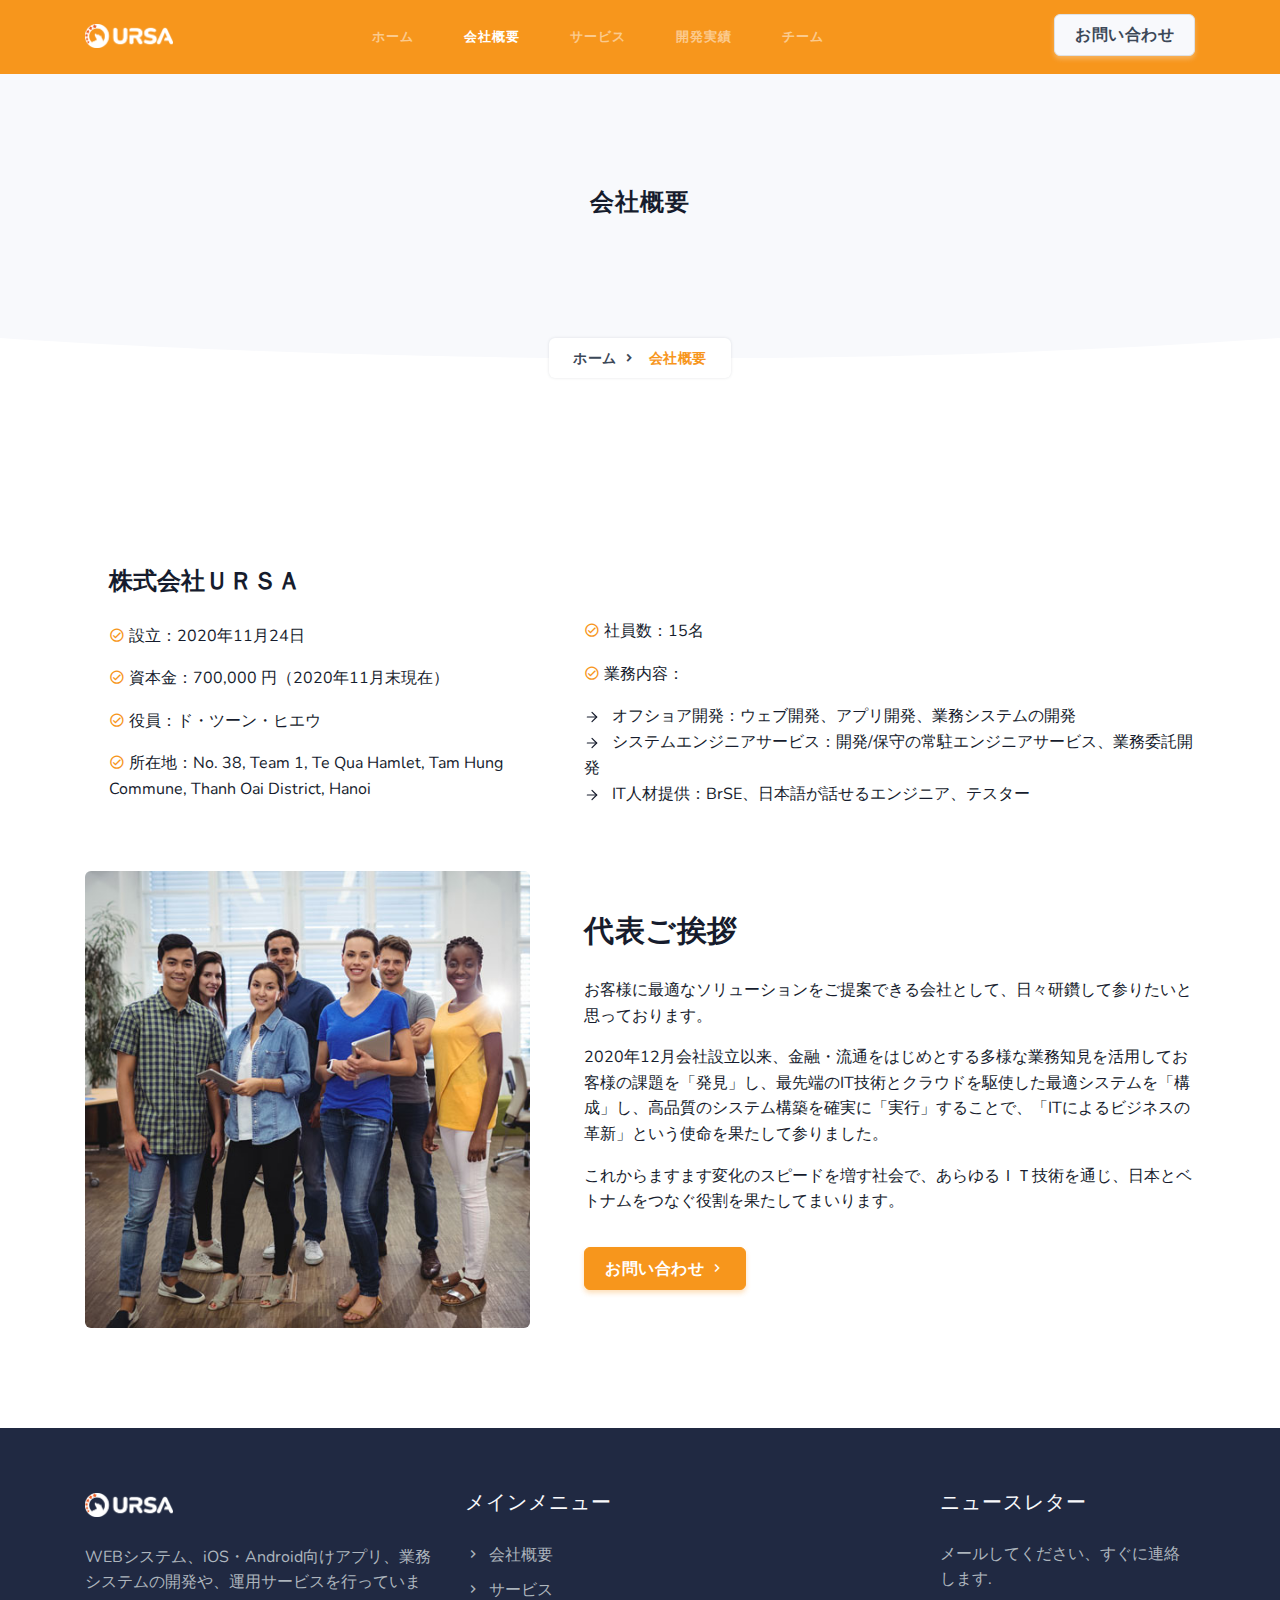
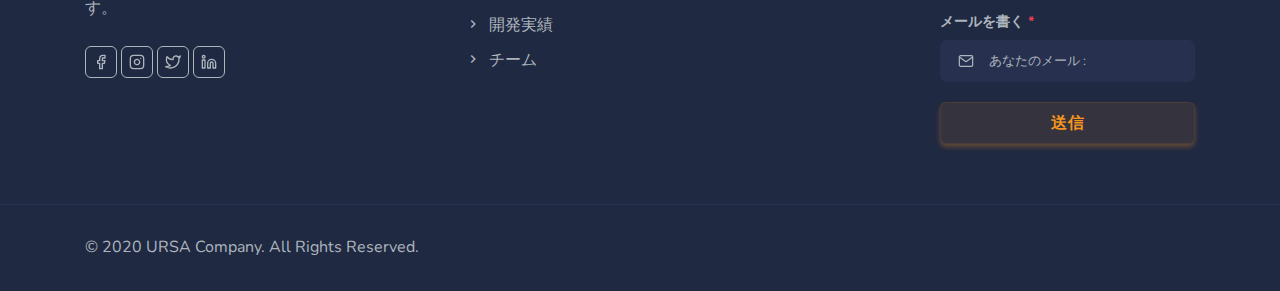
==== commit 5132ce0f: "home_page 1. Make the same footer in all pages 2. Make all japanese language" ====
--- a/page-aboutus.html
+++ b/page-aboutus.html
@@ -6,9 +6,9 @@
         <meta charset="utf-8" />
         <title>URSA - SAY IT, DO IT</title>
         <meta name="viewport" content="width=device-width, initial-scale=1.0">
-        <meta name="description" content="The Best IT Solution Company" />
+        <meta name="description" content="URSAは最適なソリューションでお客様の企業体質強化を支援します。" />
         <meta name="keywords" content="URSA, IT Solution, Web Development, Company, Say it, Do it" />
-        <meta name="author" content="Hieu Do" />
+        <meta name="author" content="ドー・チュン・ヒェウ" />
         <meta name="email" content="hieu250192@gmail.com" />
         <meta name="website" content="https://ursa.vn" />
         <meta name="Version" content="v1.1" />
@@ -73,9 +73,9 @@
                     <ul class="navigation-menu nav-light">
                         <li><a href="index.html">ホーム</a></li>
                         <li><a href="page-aboutus.html">会社概要</a></li>
-                        <li><a href="page-services.html">開発サービス</a></li>
+                        <li><a href="page-services.html">サービス</a></li>
                         <li><a href="page-history.html">開発実績</a></li>
-                        <li><a href="page-team.html"> チーム</a></li>
+                        <li><a href="page-team.html">チーム</a></li>
                     </ul><!--end navigation menu-->
                 </div><!--end navigation-->
             </div><!--end container-->
@@ -88,13 +88,12 @@
                 <div class="row justify-content-center">
                     <div class="col-lg-12 text-center">
                         <div class="page-next-level">
-                            <h4 class="title"> About us </h4>
+                            <h4 class="title"> 会社概要 </h4>
                             <div class="page-next">
                                 <nav aria-label="breadcrumb" class="d-inline-block">
                                     <ul class="breadcrumb bg-white rounded shadow mb-0">
-                                        <li class="breadcrumb-item"><a href="index.html">Landrick</a></li>
-                                        <li class="breadcrumb-item"><a href="#">Page</a></li>
-                                        <li class="breadcrumb-item active" aria-current="page">About Us</li>
+                                        <li class="breadcrumb-item"><a href="/">ホーム</a></li>
+                                        <li class="breadcrumb-item active" aria-current="page">会社概要</li>
                                     </ul>
                                 </nav>
                             </div>
@@ -117,259 +116,59 @@
 
         <!-- About Start -->
         <section class="section">
+            <div class="container mt-100 mt-60 mb-5">
+                <div class="row align-items-center">
+                    <div class="col-lg-5 col-md-6 mt-4 mt-sm-0 pt-2 pt-sm-0 order-2 order-md-1">
+                        <div class="title-heading ml-lg-4">
+                            <h4 class="mb-4">株式会社ＵＲＳＡ</h4>
+                            <p><i class="mdi mdi-check-circle-outline text-primary mr-1"></i>設立：2020年11月24日</p>
+                            <p><i class="mdi mdi-check-circle-outline text-primary mr-1"></i>資本金：700,000 円（2020年11月末現在）</p>
+                            <p><i class="mdi mdi-check-circle-outline text-primary mr-1"></i>役員：ド・ツーン・ヒエウ</p>
+                            <p><i class="mdi mdi-check-circle-outline text-primary mr-1"></i>所在地：No. 38, Team 1, Te Qua Hamlet, Tam Hung Commune, Thanh Oai District, Hanoi</p>
+                        </div>
+                    </div><!--end col-->
+
+                    <div class="col-lg-7 col-md-6 order-1 order-md-2">
+                        <div class="title-heading ml-lg-4">
+                            <h4 class="mb-4 invisible">株式会社ＵＲＳＡ</h4>
+                            <p><i class="mdi mdi-check-circle-outline text-primary mr-1"></i>社員数：15名</p>
+                            <p><i class="mdi mdi-check-circle-outline text-primary mr-1"></i>業務内容：</p>
+                            <ul class="list-unstyled">
+                                <li><i data-feather="arrow-right" class="fea icon-sm mr-2"></i> オフショア開発：ウェブ開発、アプリ開発、業務システムの開発</li>
+                                <li><i data-feather="arrow-right" class="fea icon-sm mr-2"></i> システムエンジニアサービス：開発/保守の常駐エンジニアサービス、業務委託開発</li>
+                                <li><i data-feather="arrow-right" class="fea icon-sm mr-2"></i> IT人材提供：BrSE、日本語が話せるエンジニア、テスター</li>
+                            </ul>
+                        </div>
+                    </div><!--end col-->
+                </div>
+            </div><!--end container-->
+
             <div class="container">
                 <div class="row align-items-center">
                     <div class="col-lg-5 col-md-5 mt-4 pt-2 mt-sm-0 pt-sm-0">
                         <div class="position-relative">
                             <img src="images/company/about.jpg" class="rounded img-fluid mx-auto d-block" alt="">
-                            <div class="play-icon">
-                                <a href="http://vimeo.com/287684225" class="play-btn video-play-icon">
-                                    <i class="mdi mdi-play text-primary rounded-circle bg-white shadow"></i>
-                                </a>
-                            </div>
+<!--                            <div class="play-icon">-->
+<!--                                <a href="http://vimeo.com/287684225" class="play-btn video-play-icon">-->
+<!--                                    <i class="mdi mdi-play text-primary rounded-circle bg-white shadow"></i>-->
+<!--                                </a>-->
+<!--                            </div>-->
                         </div>
                     </div><!--end col-->
 
                     <div class="col-lg-7 col-md-7 mt-4 pt-2 mt-sm-0 pt-sm-0">
                         <div class="section-title ml-lg-4">
-                            <h4 class="title mb-4">Our Story</h4>
-                            <p class="text-muted">Start working with <span class="text-primary font-weight-bold">Landrick</span> that can provide everything you need to generate awareness, drive traffic, connect. Dummy text is text that is used in the publishing industry or by web designers to occupy the space which will later be filled with 'real' content. This is required when, for example, the final text is not yet available. Dummy texts have been in use by typesetters since the 16th century.</p>
-                            <a href="javascript:void(0)" class="btn btn-primary mt-3">Buy Now <i class="mdi mdi-chevron-right"></i></a>
-                        </div>
-                    </div><!--end col-->
-                </div><!--end row-->
-            </div><!--end container-->
-
-            <div class="container mt-100 mt-60">
-                <div class="row justify-content-center">
-                    <div class="col-12 text-center">
-                        <div class="section-title mb-4 pb-2">
-                            <h4 class="title mb-4">Key Features</h4>
-                            <p class="text-muted para-desc mx-auto mb-0">Start working with <span class="text-primary font-weight-bold">Landrick</span> that can provide everything you need to generate awareness, drive traffic, connect.</p>
-                        </div>
-                    </div><!--end col-->
-                </div><!--end row-->
-
-                <div class="row">
-                    <div class="col-lg-4 col-md-6 mt-4 pt-2">
-                        <div class="media key-feature align-items-center p-3 rounded shadow">
-                            <div class="icon text-center rounded-circle mr-3">
-                                <i data-feather="monitor" class="fea icon-ex-md text-primary"></i>
-                            </div>
-                            <div class="media-body">
-                                <h4 class="title mb-0">Fully Responsive</h4>
-                            </div>
-                        </div>
-                    </div><!--end col-->
-                    
-                    <div class="col-lg-4 col-md-6 mt-4 pt-2">
-                        <div class="media key-feature align-items-center p-3 rounded shadow">
-                            <div class="icon text-center rounded-circle mr-3">
-                                <i data-feather="heart" class="fea icon-ex-md text-primary"></i>
-                            </div>
-                            <div class="media-body">
-                                <h4 class="title mb-0">Browser Compatibility</h4>
-                            </div>
-                        </div>
-                    </div><!--end col-->
-                    
-                    <div class="col-lg-4 col-md-6 mt-4 pt-2">
-                        <div class="media key-feature align-items-center p-3 rounded shadow">
-                            <div class="icon text-center rounded-circle mr-3">
-                                <i data-feather="eye" class="fea icon-ex-md text-primary"></i>
-                            </div>
-                            <div class="media-body">
-                                <h4 class="title mb-0">Retina Ready</h4>
-                            </div>
-                        </div>
-                    </div><!--end col-->
-                    
-                    <div class="col-lg-4 col-md-6 mt-4 pt-2">
-                        <div class="media key-feature align-items-center p-3 rounded shadow">
-                            <div class="icon text-center rounded-circle mr-3">
-                                <i data-feather="bold" class="fea icon-ex-md text-primary"></i>
-                            </div>
-                            <div class="media-body">
-                                <h4 class="title mb-0">Based On Bootstrap 4</h4>
-                            </div>
-                        </div>
-                    </div><!--end col-->
-                    
-                    <div class="col-lg-4 col-md-6 mt-4 pt-2">
-                        <div class="media key-feature align-items-center p-3 rounded shadow">
-                            <div class="icon text-center rounded-circle mr-3">
-                                <i data-feather="feather" class="fea icon-ex-md text-primary"></i>
-                            </div>
-                            <div class="media-body">
-                                <h4 class="title mb-0">Feather Icons</h4>
-                            </div>
-                        </div>
-                    </div><!--end col-->
-                    
-                    <div class="col-lg-4 col-md-6 mt-4 pt-2">
-                        <div class="media key-feature align-items-center p-3 rounded shadow">
-                            <div class="icon text-center rounded-circle mr-3">
-                                <i data-feather="code" class="fea icon-ex-md text-primary"></i>
-                            </div>
-                            <div class="media-body">
-                                <h4 class="title mb-0">Built With SASS</h4>
-                            </div>
-                        </div>
-                    </div><!--end col-->
-                    
-                    <div class="col-lg-4 col-md-6 mt-4 pt-2">
-                        <div class="media key-feature align-items-center p-3 rounded shadow">
-                            <div class="icon text-center rounded-circle mr-3">
-                                <i data-feather="user-check" class="fea icon-ex-md text-primary"></i>
-                            </div>
-                            <div class="media-body">
-                                <h4 class="title mb-0">W3c Valid Code</h4>
-                            </div>
-                        </div>
-                    </div><!--end col-->
-                    
-                    <div class="col-lg-4 col-md-6 mt-4 pt-2">
-                        <div class="media key-feature align-items-center p-3 rounded shadow">
-                            <div class="icon text-center rounded-circle mr-3">
-                                <i data-feather="git-merge" class="fea icon-ex-md text-primary"></i>
-                            </div>
-                            <div class="media-body">
-                                <h4 class="title mb-0">Flaticon Icons</h4>
-                            </div>
-                        </div>
-                    </div><!--end col-->
-                    
-                    <div class="col-lg-4 col-md-6 mt-4 pt-2">
-                        <div class="media key-feature align-items-center p-3 rounded shadow">
-                            <div class="icon text-center rounded-circle mr-3">
-                                <i data-feather="settings" class="fea icon-ex-md text-primary"></i>
-                            </div>
-                            <div class="media-body">
-                                <h4 class="title mb-0">Easy to customize</h4>
-                            </div>
-                        </div>
-                    </div><!--end col-->
-                    
-                    <div class="col-12 mt-4 pt-2 text-center">
-                        <a href="javascript:void(0)" class="btn btn-primary">See More <i class="mdi mdi-arrow-right"></i></a>
+                            <h4 class="title mb-4">代表ご挨拶</h4>
+                            <p>お客様に最適なソリューションをご提案できる会社として、日々研鑽して参りたいと思っております。</p>
+                            <p>2020年12月会社設立以来、金融・流通をはじめとする多様な業務知見を活用してお客様の課題を「発見」し、最先端のIT技術とクラウドを駆使した最適システムを「構成」し、高品質のシステム構築を確実に「実行」することで、「ITによるビジネスの革新」という使命を果たして参りました。</p>
+                            <p>これからますます変化のスピードを増す社会で、あらゆるＩＴ技術を通じ、日本とベトナムをつなぐ役割を果たしてまいります。</p>
+                            <a href="javascript:void(0)" class="btn btn-primary mt-3">お問い合わせ <i class="mdi mdi-chevron-right"></i></a>
+                        </div>
                     </div><!--end col-->
                 </div><!--end row-->
             </div><!--end container-->
         </section><!--end section-->
         <!-- About End -->
-
-        <!-- Team Start -->
-        <section class="section bg-light">
-            <div class="container">
-                <div class="row">
-                    <div class="col-12 text-center">
-                        <div class="section-title mb-4 pb-2">
-                            <h4 class="title mb-4">Our Greatest Minds</h4>
-                            <p class="text-muted para-desc mx-auto mb-0">Start working with <span class="text-primary font-weight-bold">Landrick</span> that can provide everything you need to generate awareness, drive traffic, connect.</p>
-                        </div>
-                    </div><!--end col-->
-                </div><!--end row-->
-
-                <div class="row">
-                    <div class="col-lg-3 col-md-6 mt-4 pt-2">
-                        <div class="card team text-center bg-transparent border-0">
-                            <div class="card-body p-0">
-                                <div class="position-relative">
-                                    <img src="images/client/01.jpg" class="img-fluid avatar avatar-ex-large rounded-circle" alt="">
-                                    <ul class="list-unstyled social-icon team-icon mb-0 mt-4">
-                                        <li class="list-inline-item"><a href="javascript:void(0)" class="rounded"><i data-feather="facebook" class="fea icon-sm fea-social"></i></a></li>
-                                        <li class="list-inline-item"><a href="javascript:void(0)" class="rounded"><i data-feather="instagram" class="fea icon-sm fea-social"></i></a></li>
-                                        <li class="list-inline-item"><a href="javascript:void(0)" class="rounded"><i data-feather="twitter" class="fea icon-sm fea-social"></i></a></li>
-                                        <li class="list-inline-item"><a href="javascript:void(0)" class="rounded"><i data-feather="linkedin" class="fea icon-sm fea-social"></i></a></li>
-                                    </ul><!--end icon-->
-                                </div>
-                                <div class="content pt-3 pb-3">
-                                    <h5 class="mb-0"><a href="javascript:void(0)" class="name text-dark">Ronny Jofra</a></h5>
-                                    <small class="designation text-muted">C.E.O</small>
-                                </div>                                
-                            </div>
-                        </div>
-                    </div><!--end col-->
-
-                    <div class="col-lg-3 col-md-6 mt-4 pt-2">
-                        <div class="card team text-center bg-transparent border-0">
-                            <div class="card-body p-0">
-                                <div class="position-relative">
-                                    <img src="images/client/04.jpg" class="img-fluid avatar avatar-ex-large rounded-circle" alt="">
-                                    <ul class="list-unstyled social-icon team-icon mb-0 mt-4">
-                                        <li class="list-inline-item"><a href="javascript:void(0)" class="rounded"><i data-feather="facebook" class="fea icon-sm fea-social"></i></a></li>
-                                        <li class="list-inline-item"><a href="javascript:void(0)" class="rounded"><i data-feather="instagram" class="fea icon-sm fea-social"></i></a></li>
-                                        <li class="list-inline-item"><a href="javascript:void(0)" class="rounded"><i data-feather="twitter" class="fea icon-sm fea-social"></i></a></li>
-                                        <li class="list-inline-item"><a href="javascript:void(0)" class="rounded"><i data-feather="linkedin" class="fea icon-sm fea-social"></i></a></li>
-                                    </ul><!--end icon-->
-                                </div>
-                                <div class="content pt-3 pb-3">
-                                    <h5 class="mb-0"><a href="javascript:void(0)" class="name text-dark">Micheal Carlo</a></h5>
-                                    <small class="designation text-muted">Director</small>
-                                </div>                                
-                            </div>
-                        </div>
-                    </div><!--end col-->
-                    
-                    <div class="col-lg-3 col-md-6 mt-4 pt-2">
-                        <div class="card team text-center bg-transparent border-0">
-                            <div class="card-body p-0">
-                                <div class="position-relative">
-                                    <img src="images/client/02.jpg" class="img-fluid avatar avatar-ex-large rounded-circle" alt="">
-                                    <ul class="list-unstyled social-icon team-icon mb-0 mt-4">
-                                        <li class="list-inline-item"><a href="javascript:void(0)" class="rounded"><i data-feather="facebook" class="fea icon-sm fea-social"></i></a></li>
-                                        <li class="list-inline-item"><a href="javascript:void(0)" class="rounded"><i data-feather="instagram" class="fea icon-sm fea-social"></i></a></li>
-                                        <li class="list-inline-item"><a href="javascript:void(0)" class="rounded"><i data-feather="twitter" class="fea icon-sm fea-social"></i></a></li>
-                                        <li class="list-inline-item"><a href="javascript:void(0)" class="rounded"><i data-feather="linkedin" class="fea icon-sm fea-social"></i></a></li>
-                                    </ul><!--end icon-->
-                                </div>
-                                <div class="content pt-3 pb-3">
-                                    <h5 class="mb-0"><a href="javascript:void(0)" class="name text-dark">Aliana Rosy</a></h5>
-                                    <small class="designation text-muted">Manager</small>
-                                </div>                                
-                            </div>
-                        </div>
-                    </div><!--end col-->
-                    
-                    <div class="col-lg-3 col-md-6 mt-4 pt-2">
-                        <div class="card team text-center bg-transparent border-0">
-                            <div class="card-body p-0">
-                                <div class="position-relative">
-                                    <img src="images/client/03.jpg" class="img-fluid avatar avatar-ex-large rounded-circle" alt="">
-                                    <ul class="list-unstyled social-icon team-icon mb-0 mt-4">
-                                        <li class="list-inline-item"><a href="javascript:void(0)" class="rounded"><i data-feather="facebook" class="fea icon-sm fea-social"></i></a></li>
-                                        <li class="list-inline-item"><a href="javascript:void(0)" class="rounded"><i data-feather="instagram" class="fea icon-sm fea-social"></i></a></li>
-                                        <li class="list-inline-item"><a href="javascript:void(0)" class="rounded"><i data-feather="twitter" class="fea icon-sm fea-social"></i></a></li>
-                                        <li class="list-inline-item"><a href="javascript:void(0)" class="rounded"><i data-feather="linkedin" class="fea icon-sm fea-social"></i></a></li>
-                                    </ul><!--end icon-->
-                                </div>
-                                <div class="content pt-3 pb-3">
-                                    <h5 class="mb-0"><a href="javascript:void(0)" class="name text-dark">Sofia Razaq</a></h5>
-                                    <small class="designation text-muted">Developer</small>
-                                </div>                                
-                            </div>
-                        </div>
-                    </div><!--end col-->
-                </div><!--end row-->
-            </div><!--end container-->
-
-            <div class="container mt-100 mt-60">
-                <div class="row justify-content-center">
-                    <div class="col-12 text-center">
-                        <div class="section-title">
-                            <h4 class="title mb-4">See everything about your employee at one place.</h4>
-                            <p class="text-muted para-desc mx-auto">Start working with <span class="text-primary font-weight-bold">Landrick</span> that can provide everything you need to generate awareness, drive traffic, connect.</p>
-                        
-                            <div class="mt-4">
-                                <a href="javascript:void(0)" class="btn btn-primary mt-2 mr-2">Get Started Now</a>
-                                <a href="javascript:void(0)" class="btn btn-outline-primary mt-2">Free Trial</a>
-                            </div>
-                        </div>
-                    </div><!--end col-->
-                </div><!--end row-->
-            </div><!--end container-->
-        </section><!--end section-->
-        <!-- Team End -->
 
         <!-- Footer Start -->
         <footer class="footer">
@@ -389,42 +188,35 @@
                     </div><!--end col-->
 
                     <div class="col-lg-2 col-md-4 col-12 mt-4 mt-sm-0 pt-2 pt-sm-0">
-                        <h5 class="text-light footer-head">Company</h5>
+                        <h5 class="text-light footer-head">メインメニュー</h5>
                         <ul class="list-unstyled footer-list mt-4">
-                            <li><a href="page-aboutus.html" class="text-foot"><i class="mdi mdi-chevron-right mr-1"></i> About us</a></li>
-                            <li><a href="page-services.html" class="text-foot"><i class="mdi mdi-chevron-right mr-1"></i> Services</a></li>
-                            <li><a href="page-history.html" class="text-foot"><i class="mdi mdi-chevron-right mr-1"></i> History</a></li>
-                            <li><a href="page-team.html" class="text-foot"><i class="mdi mdi-chevron-right mr-1"></i> Team</a></li>
+                            <li><a href="page-aboutus.html" class="text-foot"><i class="mdi mdi-chevron-right mr-1"></i> 会社概要</a></li>
+                            <li><a href="page-services.html" class="text-foot"><i class="mdi mdi-chevron-right mr-1"></i> サービス</a></li>
+                            <li><a href="page-history.html" class="text-foot"><i class="mdi mdi-chevron-right mr-1"></i> 開発実績</a></li>
+                            <li><a href="page-team.html" class="text-foot"><i class="mdi mdi-chevron-right mr-1"></i> チーム</a></li>
                         </ul>
                     </div><!--end col-->
 
                     <div class="col-lg-3 col-md-4 col-12 mt-4 mt-sm-0 pt-2 pt-sm-0">
-                        <h5 class="text-light footer-head">Usefull Links</h5>
-                        <ul class="list-unstyled footer-list mt-4">
-                            <li><a href="page-terms.html" class="text-foot"><i class="mdi mdi-chevron-right mr-1"></i> Terms of Services</a></li>
-                            <li><a href="page-privacy.html" class="text-foot"><i class="mdi mdi-chevron-right mr-1"></i> Privacy Policy</a></li>
-                            <li><a href="documentation.html" class="text-foot"><i class="mdi mdi-chevron-right mr-1"></i> Documentation</a></li>
-                            <li><a href="changelog.html" class="text-foot"><i class="mdi mdi-chevron-right mr-1"></i> Changelog</a></li>
-                            <li><a href="components.html" class="text-foot"><i class="mdi mdi-chevron-right mr-1"></i> Components</a></li>
-                        </ul>
+
                     </div><!--end col-->
 
                     <div class="col-lg-3 col-md-4 col-12 mt-4 mt-sm-0 pt-2 pt-sm-0">
-                        <h5 class="text-light footer-head">Newsletter</h5>
-                        <p class="mt-4">Sign up and receive the latest tips via email.</p>
+                        <h5 class="text-light footer-head">ニュースレター</h5>
+                        <p class="mt-4">メールしてください、すぐに連絡します.</p>
                         <form>
                             <div class="row">
                                 <div class="col-lg-12">
                                     <div class="foot-subscribe form-group">
-                                        <label>Write your email <span class="text-danger">*</span></label>
+                                        <label>メールを書く <span class="text-danger">*</span></label>
                                         <div class="position-relative">
                                             <i data-feather="mail" class="fea icon-sm icons"></i>
-                                            <input type="email" name="email" id="emailsubscribe" class="form-control pl-5 rounded" placeholder="Your email : " required>
+                                            <input type="email" name="email" id="emailsubscribe" class="form-control pl-5 rounded" placeholder="あなたのメール : " required>
                                         </div>
                                     </div>
                                 </div>
                                 <div class="col-lg-12">
-                                    <input type="submit" id="submitsubscribe" name="send" class="btn btn-soft-primary btn-block" value="Subscribe">
+                                    <input type="submit" id="submitsubscribe" name="send" class="btn btn-soft-primary btn-block" value="送信">
                                 </div>
                             </div>
                         </form>
@@ -437,18 +229,8 @@
                 <div class="row align-items-center">
                     <div class="col-sm-6">
                         <div class="text-sm-left">
-                            <p class="mb-0">© <script>(new Date()).getFullYear()</script> Landrick. Design with <i class="mdi mdi-heart text-danger"></i> by <a href="http://shreethemes.in/" target="_blank" class="text-reset">Shreethemes</a>.</p>
-                        </div>
-                    </div><!--end col-->
-
-                    <div class="col-sm-6 mt-4 mt-sm-0 pt-2 pt-sm-0">
-                        <ul class="list-unstyled text-sm-right mb-0">
-                            <li class="list-inline-item"><a href="javascript:void(0)"><img src="images/payments/american-ex.png" class="avatar avatar-ex-sm" title="American Express" alt=""></a></li>
-                            <li class="list-inline-item"><a href="javascript:void(0)"><img src="images/payments/discover.png" class="avatar avatar-ex-sm" title="Discover" alt=""></a></li>
-                            <li class="list-inline-item"><a href="javascript:void(0)"><img src="images/payments/master-card.png" class="avatar avatar-ex-sm" title="Master Card" alt=""></a></li>
-                            <li class="list-inline-item"><a href="javascript:void(0)"><img src="images/payments/paypal.png" class="avatar avatar-ex-sm" title="Paypal" alt=""></a></li>
-                            <li class="list-inline-item"><a href="javascript:void(0)"><img src="images/payments/visa.png" class="avatar avatar-ex-sm" title="Visa" alt=""></a></li>
-                        </ul>
+                            <p class="mb-0">© 2020 URSA Company. All Rights Reserved.</p>
+                        </div>
                     </div><!--end col-->
                 </div><!--end row-->
             </div><!--end container-->
--- a/css/colors/yellow.css
+++ b/css/colors/yellow.css
@@ -301,4 +301,22 @@
 }
 #topnav.nav-sticky{
     background: #ffffff !important;
+}
+
+.history-page .list-project{
+    margin-top: 60px;
+}
+
+.history-page .single-product-area .product_thumbnail{
+    height: 200px;
+}
+
+.history-page .single-product-area .product-content h5{
+    color: #222;
+}
+
+.history-page .single-product-area .product_thumbnail a:hover{
+    -webkit-box-shadow: 0px 0px 5px 2px rgba(148,147,75,1) !important;
+    -moz-box-shadow: 0px 0px 5px 2px rgba(148,147,75,1) !important;
+    box-shadow: 0px 0px 5px 2px rgba(148,147,75,1) !important;
 }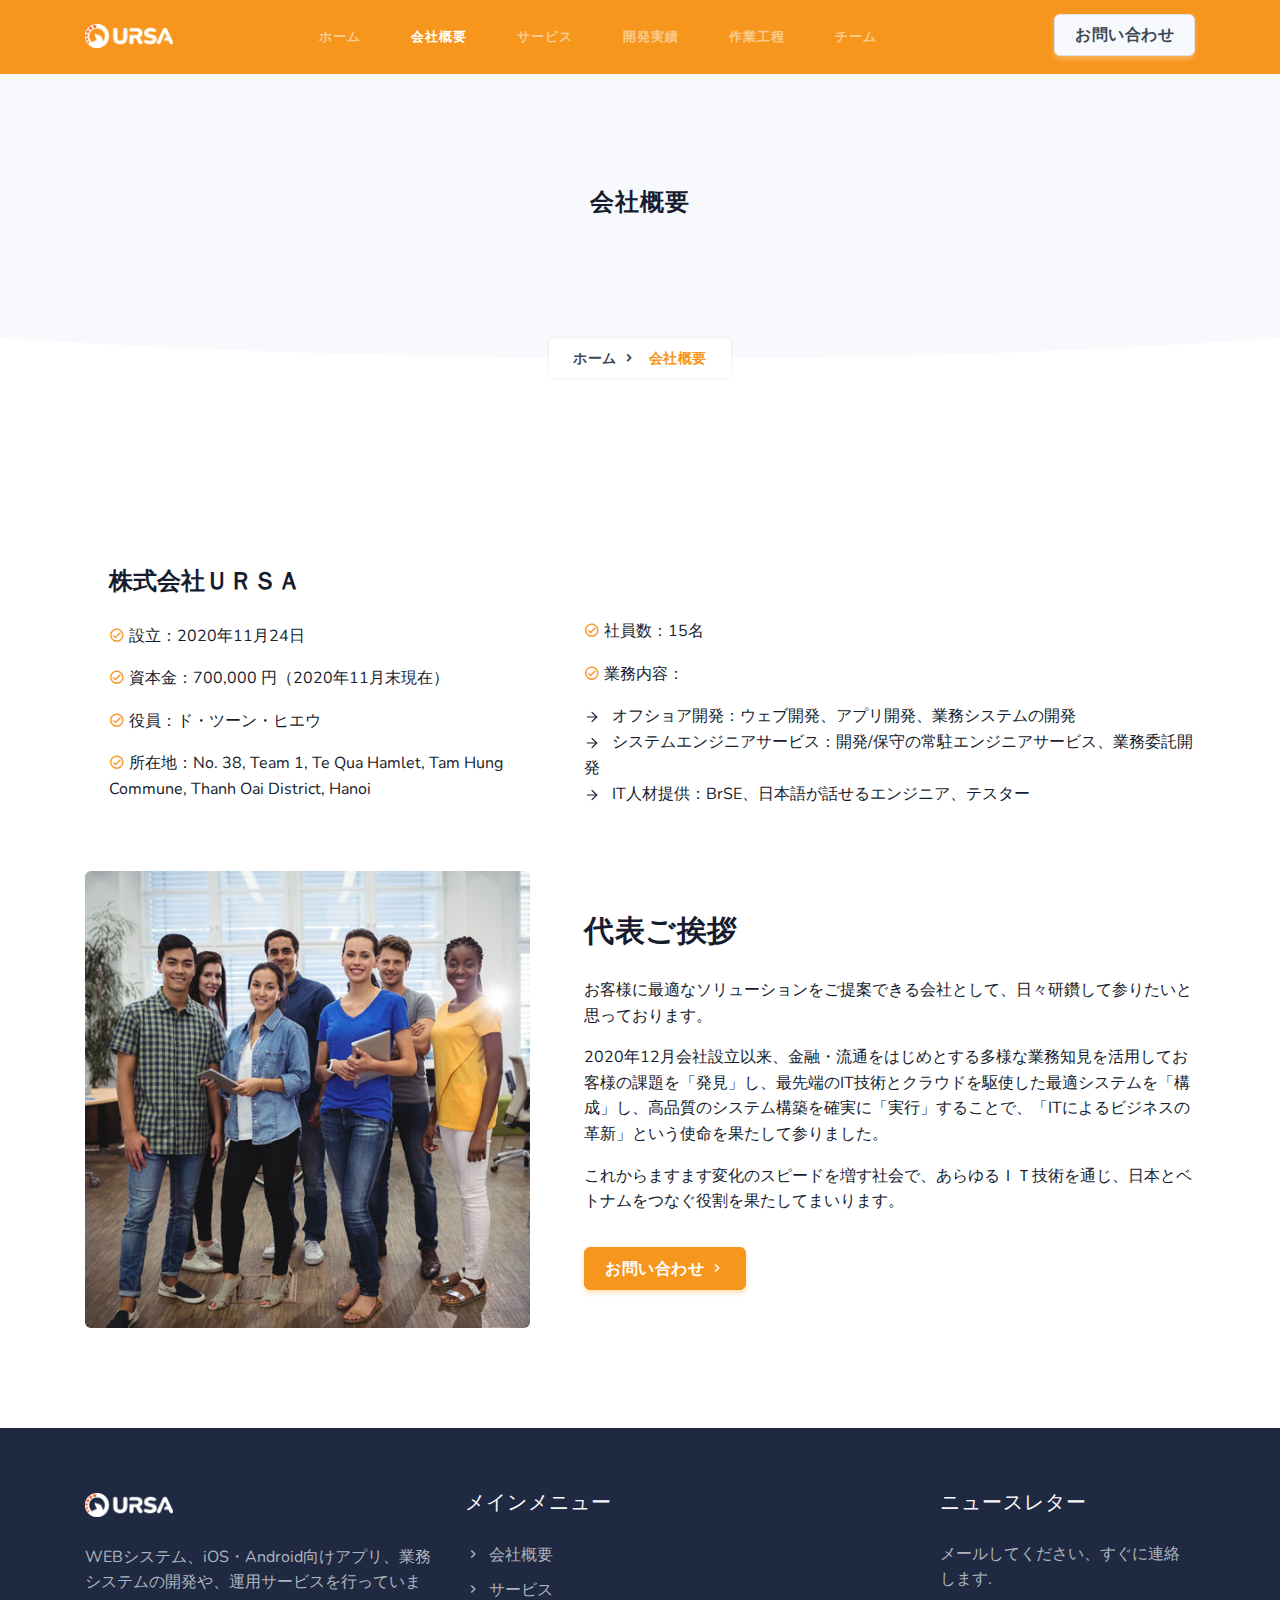
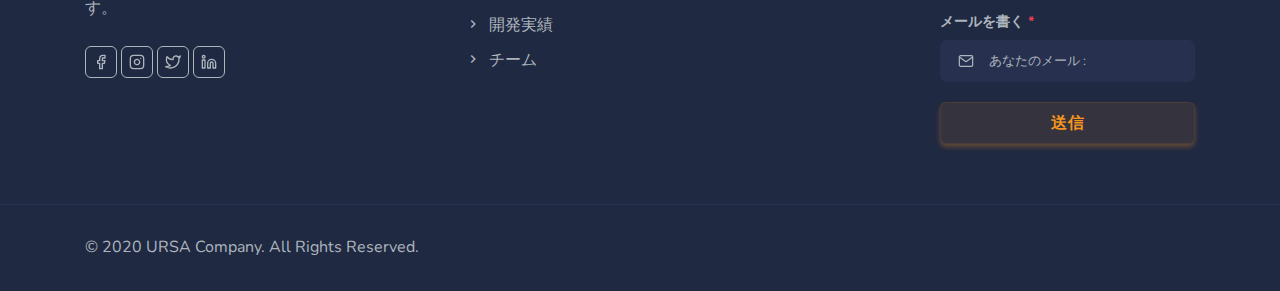
==== commit 105b2a46: "home_page 1. Remove scss files 2. Fix bugs in homepage 3. Break 2 pages: history, process" ====
--- a/page-aboutus.html
+++ b/page-aboutus.html
@@ -75,6 +75,7 @@
                         <li><a href="page-aboutus.html">会社概要</a></li>
                         <li><a href="page-services.html">サービス</a></li>
                         <li><a href="page-history.html">開発実績</a></li>
+                        <li><a href="page-process.html">作業工程</a></li>
                         <li><a href="page-team.html">チーム</a></li>
                     </ul><!--end navigation menu-->
                 </div><!--end navigation-->
@@ -162,7 +163,7 @@
                             <p>お客様に最適なソリューションをご提案できる会社として、日々研鑽して参りたいと思っております。</p>
                             <p>2020年12月会社設立以来、金融・流通をはじめとする多様な業務知見を活用してお客様の課題を「発見」し、最先端のIT技術とクラウドを駆使した最適システムを「構成」し、高品質のシステム構築を確実に「実行」することで、「ITによるビジネスの革新」という使命を果たして参りました。</p>
                             <p>これからますます変化のスピードを増す社会で、あらゆるＩＴ技術を通じ、日本とベトナムをつなぐ役割を果たしてまいります。</p>
-                            <a href="javascript:void(0)" class="btn btn-primary mt-3">お問い合わせ <i class="mdi mdi-chevron-right"></i></a>
+                            <a href="page-contact.html" class="btn btn-primary mt-3">お問い合わせ <i class="mdi mdi-chevron-right"></i></a>
                         </div>
                     </div><!--end col-->
                 </div><!--end row-->
--- a/css/style.css
+++ b/css/style.css
@@ -1,32 +1,32 @@
-/* Template Name: Landrick - Saas & Software Landing Page Template
-   Author: Shreethemes
-   E-mail: shreethemes@gmail.com
-   Created: August 2019
-   Version: 2.6
-   Updated: November 2020
-   File Description: Main Css file of the template
+/* Template Name: Landrick - Saas & Software Landing Page Template
+   Author: Shreethemes
+   E-mail: shreethemes@gmail.com
+   Created: August 2019
+   Version: 2.6
+   Updated: November 2020
+   File Description: Main Css file of the template
 */
 /*********************************/
 /*         INDEX                 */
-/*================================
- *     01.  Variables            *
- *     02.  Bootstrap Custom     *
- *     03.  Components           *
- *     04.  General              *
- *     05.  Helper               *
- *     06.  Menu                 *
- *     07.  Home / Landing       *
- *     08.  Features / Services  *
- *     09.  Testimonial          *
- *     10.  Price                *
- *     11.  C.T.A                *
- *     12.  Blog / Careers / Job *
- *     13.  Work / Projects      *
- *     14.  Team                 *
- *     15.  User Pages           *
- *     16.  Countdown            *
- *     17.  Contact              *
- *     18.  Footer               *
+/*================================
+ *     01.  Variables            *
+ *     02.  Bootstrap Custom     *
+ *     03.  Components           *
+ *     04.  General              *
+ *     05.  Helper               *
+ *     06.  Menu                 *
+ *     07.  Home / Landing       *
+ *     08.  Features / Services  *
+ *     09.  Testimonial          *
+ *     10.  Price                *
+ *     11.  C.T.A                *
+ *     12.  Blog / Careers / Job *
+ *     13.  Work / Projects      *
+ *     14.  Team                 *
+ *     15.  User Pages           *
+ *     16.  Countdown            *
+ *     17.  Contact              *
+ *     18.  Footer               *
  ================================*/
 @import url("https://fonts.googleapis.com/css?family=Nunito:300,400,600,700&display=swap");
 h1 {
@@ -2146,7 +2146,7 @@
 }
 
 .title-heading .heading {
-  font-size: 45px !important;
+  font-size: 40px !important;
   letter-spacing: 1px;
 }
 
@@ -3518,10 +3518,11 @@
   position: absolute;
   width: 60%;
   height: 40px;
-  top: 80px;
-  left: 80%;
+  top: 0;
+  left: 70%;
   background: url("../images/process.png") center center no-repeat;
   z-index: 1;
+  transform: rotate(-10deg);
 }
 
 @media (max-width: 767px) {
--- a/css/colors/yellow.css
+++ b/css/colors/yellow.css
@@ -313,10 +313,4 @@
 
 .history-page .single-product-area .product-content h5{
     color: #222;
-}
-
-.history-page .single-product-area .product_thumbnail a:hover{
-    -webkit-box-shadow: 0px 0px 5px 2px rgba(148,147,75,1) !important;
-    -moz-box-shadow: 0px 0px 5px 2px rgba(148,147,75,1) !important;
-    box-shadow: 0px 0px 5px 2px rgba(148,147,75,1) !important;
 }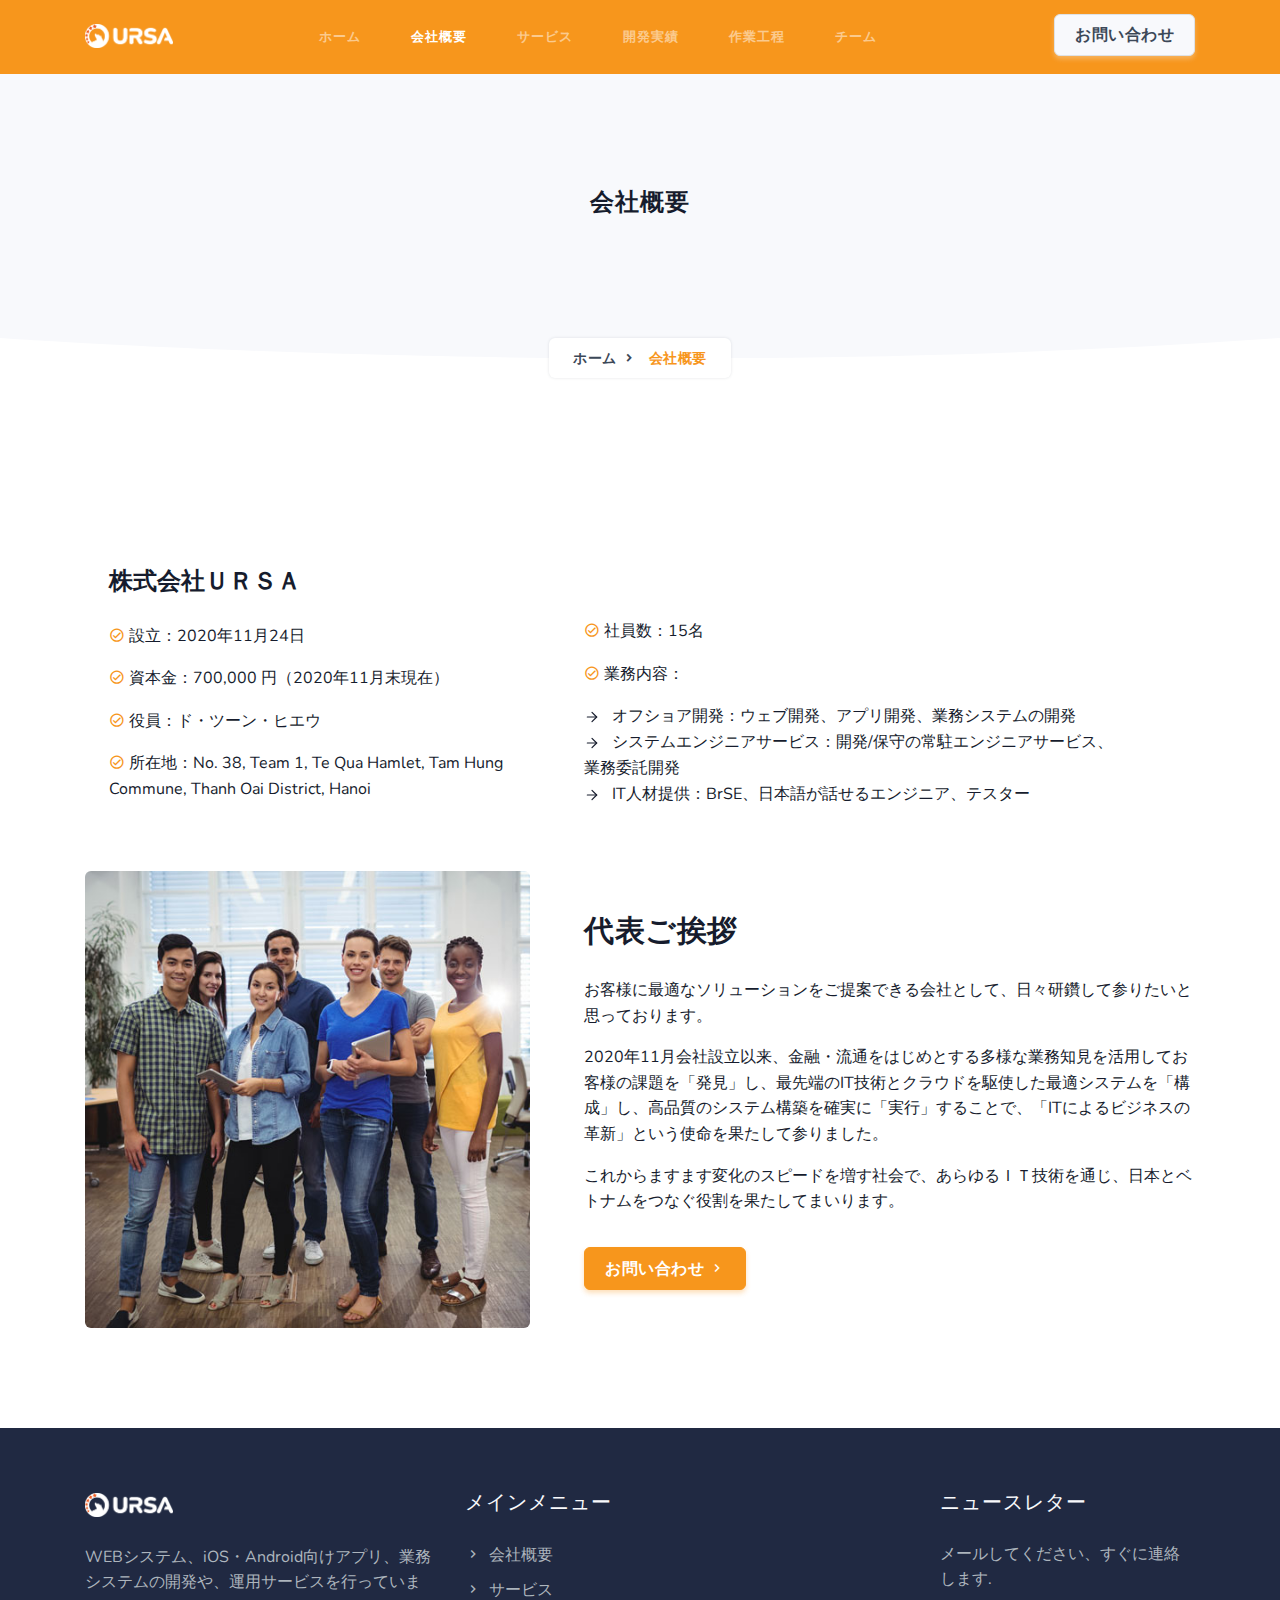
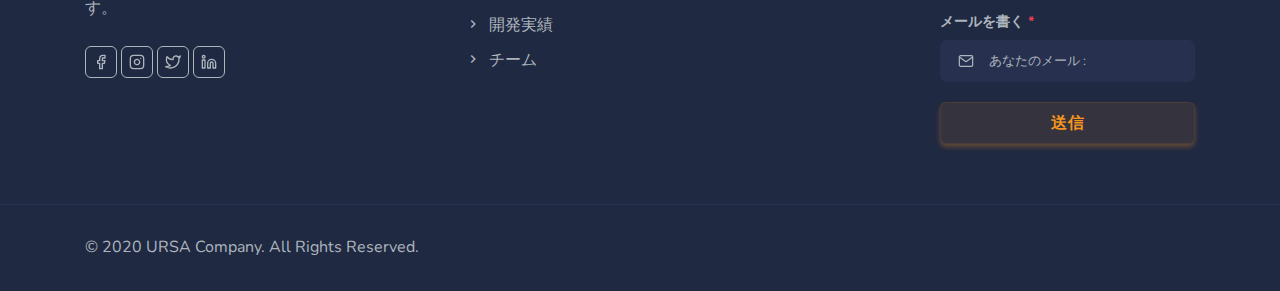
==== commit 091a8fc7: "Fix bugs" ====
--- a/page-aboutus.html
+++ b/page-aboutus.html
@@ -4,10 +4,10 @@
 
     <head>
         <meta charset="utf-8" />
-        <title>URSA - SAY IT, DO IT</title>
+        <title>URSA | ベトナムでのオフショア開発</title>
         <meta name="viewport" content="width=device-width, initial-scale=1.0">
         <meta name="description" content="URSAは最適なソリューションでお客様の企業体質強化を支援します。" />
-        <meta name="keywords" content="URSA, IT Solution, Web Development, Company, Say it, Do it" />
+        <meta name="keywords" content="ベトナムアウトソーシング、ベトナムオフショア開発、ウェブ開発、ラボ型開発、オフショア開発プロセス、高い品質、日本品質、ライフタイム保証、システムの開発、アプリ開発、モバイル開発、ソフトウェア開発、アプリケーション開発を提供いたします" />
         <meta name="author" content="ドー・チュン・ヒェウ" />
         <meta name="email" content="hieu250192@gmail.com" />
         <meta name="website" content="https://ursa.vn" />
@@ -22,7 +22,15 @@
         <!-- Main Css -->
         <link href="css/style.css" rel="stylesheet" type="text/css" id="theme-opt" />
         <link href="css/colors/yellow.css" rel="stylesheet" id="color-opt">
-
+        <!-- Global site tag (gtag.js) - Google Analytics -->
+        <script async src="https://www.googletagmanager.com/gtag/js?id=G-0QJE1GVSVR"></script>
+        <script>
+          window.dataLayer = window.dataLayer || [];
+          function gtag(){dataLayer.push(arguments);}
+          gtag('js', new Date());
+
+          gtag('config', 'G-0QJE1GVSVR');
+        </script>
     </head>
 
     <body class="about-page">
@@ -36,7 +44,7 @@
             </div>
         </div> -->
         <!-- Loader -->
-        
+
         <!-- Navbar STart -->
         <header id="topnav" class="defaultscroll sticky">
             <div class="container">
@@ -82,7 +90,7 @@
             </div><!--end container-->
         </header><!--end header-->
         <!-- Navbar End -->
-        
+
         <!-- Hero Start -->
         <section class="bg-half bg-light d-table w-100">
             <div class="container">
@@ -136,7 +144,7 @@
                             <p><i class="mdi mdi-check-circle-outline text-primary mr-1"></i>業務内容：</p>
                             <ul class="list-unstyled">
                                 <li><i data-feather="arrow-right" class="fea icon-sm mr-2"></i> オフショア開発：ウェブ開発、アプリ開発、業務システムの開発</li>
-                                <li><i data-feather="arrow-right" class="fea icon-sm mr-2"></i> システムエンジニアサービス：開発/保守の常駐エンジニアサービス、業務委託開発</li>
+                                <li><span><i data-feather="arrow-right" class="fea icon-sm mr-2"></i> システムエンジニアサービス：開発/保守の常駐エンジニアサービス、</span><br><span>業務委託開発</span></li>
                                 <li><i data-feather="arrow-right" class="fea icon-sm mr-2"></i> IT人材提供：BrSE、日本語が話せるエンジニア、テスター</li>
                             </ul>
                         </div>
@@ -161,7 +169,7 @@
                         <div class="section-title ml-lg-4">
                             <h4 class="title mb-4">代表ご挨拶</h4>
                             <p>お客様に最適なソリューションをご提案できる会社として、日々研鑽して参りたいと思っております。</p>
-                            <p>2020年12月会社設立以来、金融・流通をはじめとする多様な業務知見を活用してお客様の課題を「発見」し、最先端のIT技術とクラウドを駆使した最適システムを「構成」し、高品質のシステム構築を確実に「実行」することで、「ITによるビジネスの革新」という使命を果たして参りました。</p>
+                            <p>2020年11月会社設立以来、金融・流通をはじめとする多様な業務知見を活用してお客様の課題を「発見」し、最先端のIT技術とクラウドを駆使した最適システムを「構成」し、高品質のシステム構築を確実に「実行」することで、「ITによるビジネスの革新」という使命を果たして参りました。</p>
                             <p>これからますます変化のスピードを増す社会で、あらゆるＩＴ技術を通じ、日本とベトナムをつなぐ役割を果たしてまいります。</p>
                             <a href="page-contact.html" class="btn btn-primary mt-3">お問い合わせ <i class="mdi mdi-chevron-right"></i></a>
                         </div>
@@ -256,4 +264,4 @@
         <!-- Main Js -->
         <script src="js/app.js"></script>
     </body>
-</html>+</html>
